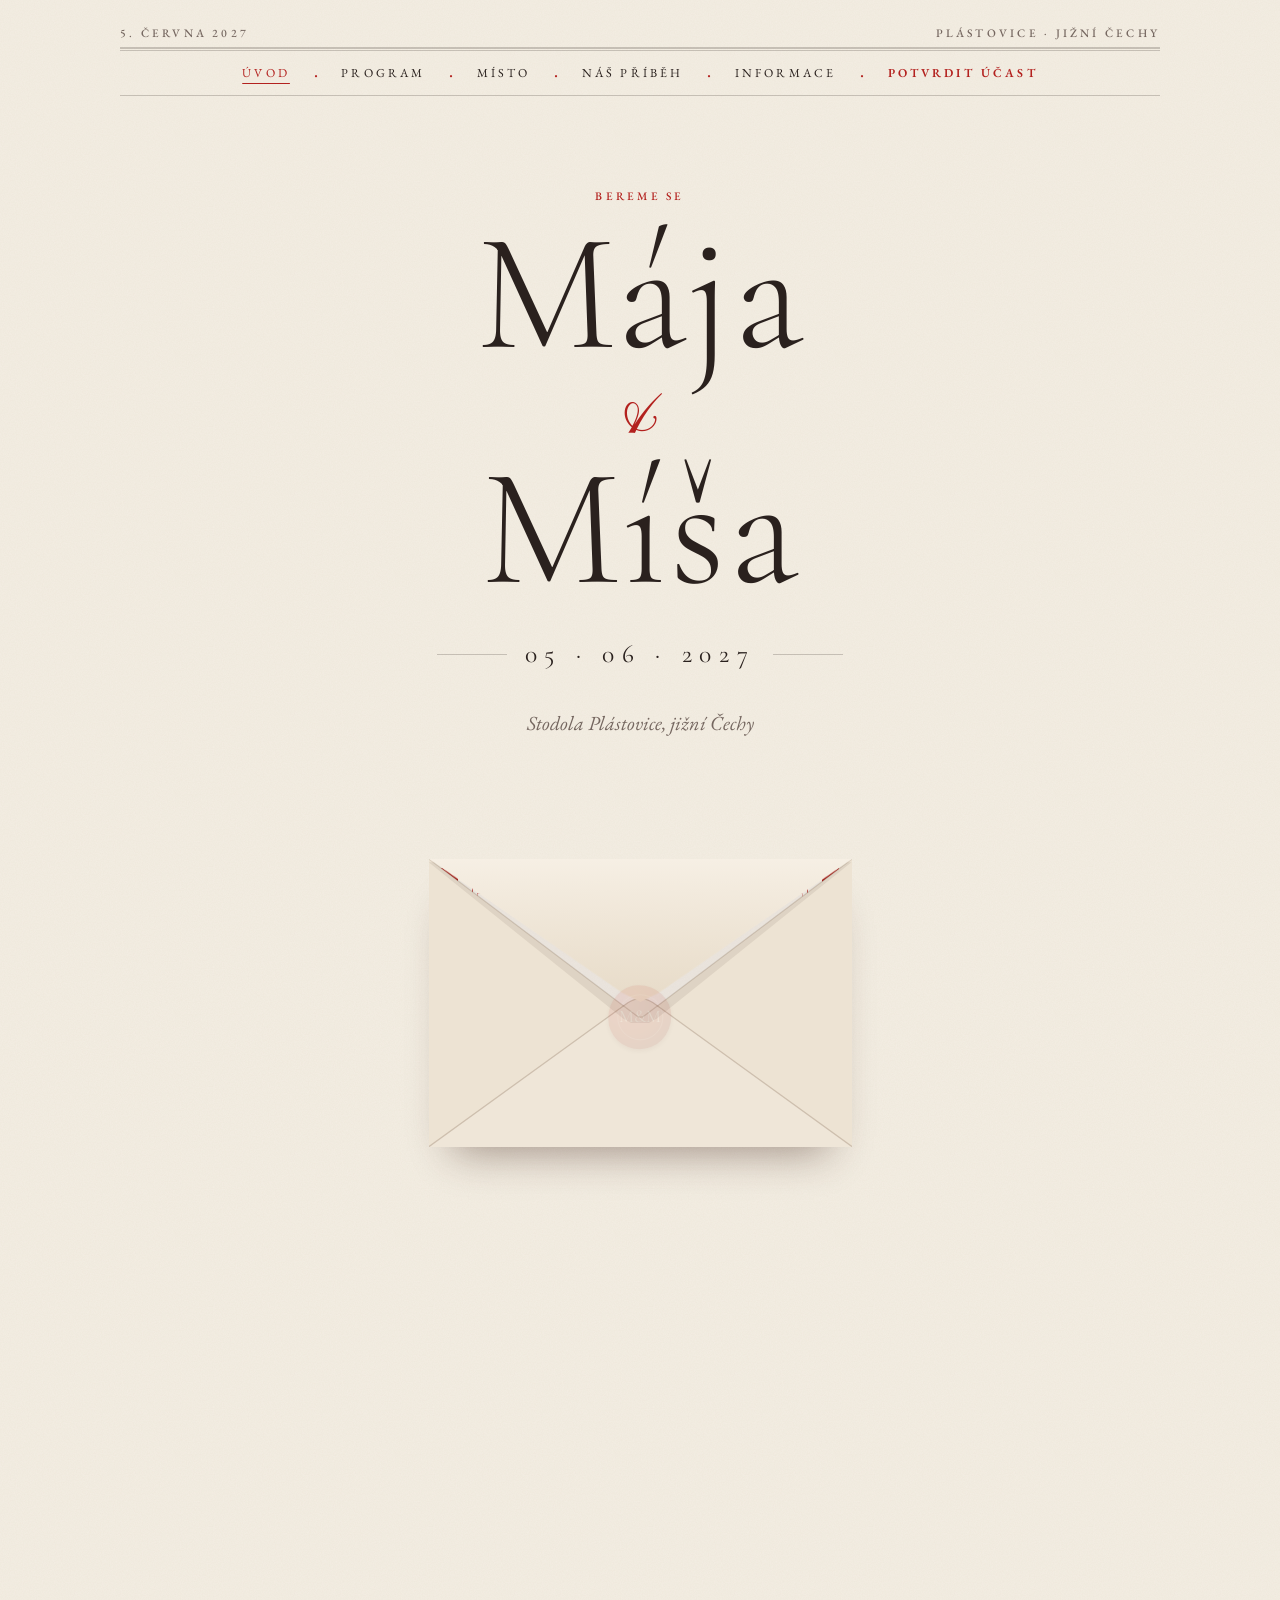
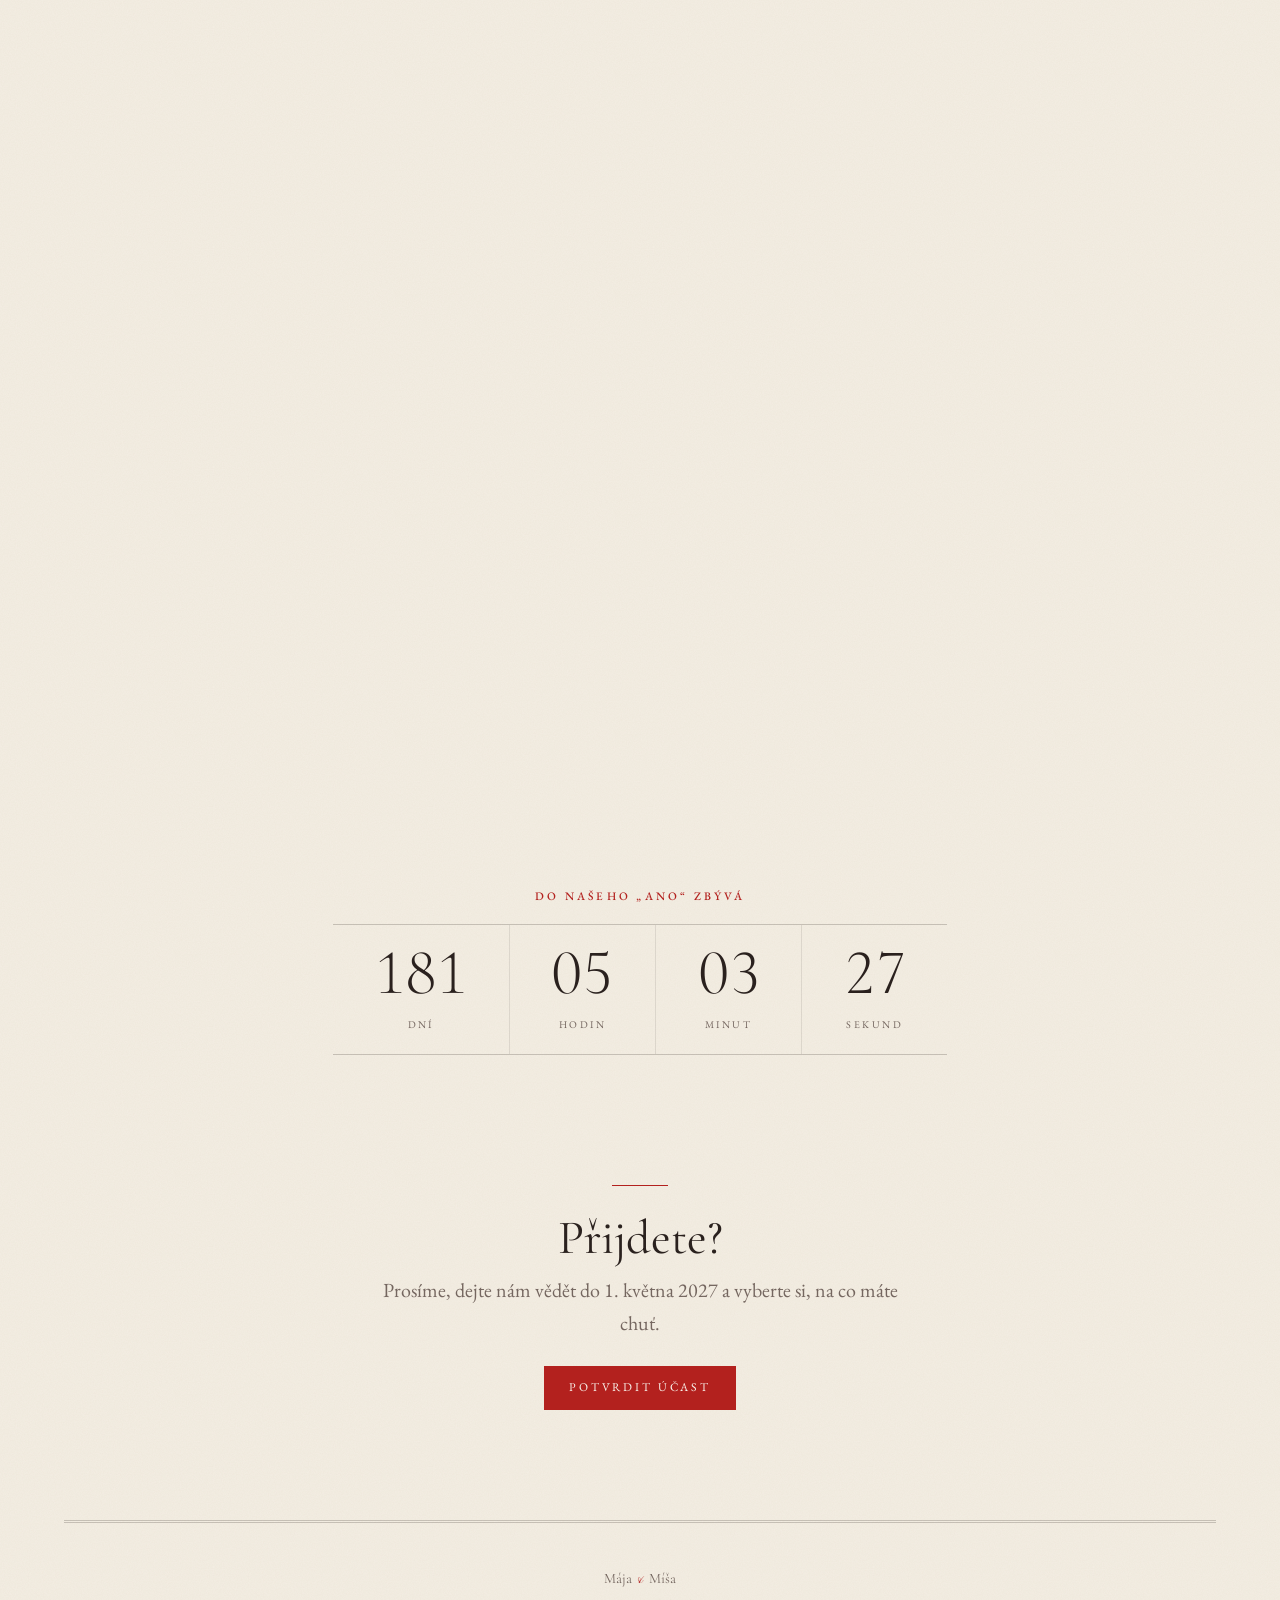
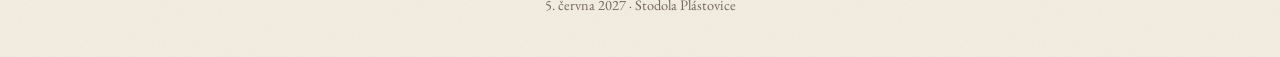
==== index.html @ bd8f5ed1 "Remove all flower decorations Co-Authored-By: Claude Opus 5.5 <noreply@anthropic.com>" ====
<!doctype html>
<html lang="cs">
<head>
  <meta charset="utf-8">
  <meta name="viewport" content="width=device-width, initial-scale=1">
  <title>Mája &amp; Míša · 5. 6. 2027</title>
  <meta name="description" content="Svatba Máji a Míši – 5. června 2027, Stodola Plástovice.">
  <link rel="icon" href="img/favicon.svg" type="image/svg+xml">
  <link rel="preconnect" href="https://fonts.googleapis.com">
  <link rel="preconnect" href="https://fonts.gstatic.com" crossorigin>
  <link href="https://fonts.googleapis.com/css2?family=Cormorant+Garamond:ital,wght@0,300;0,400;0,500;1,400&family=EB+Garamond:ital,wght@0,400;0,500;0,600;1,400&family=Pinyon+Script&display=swap" rel="stylesheet">
  <link rel="stylesheet" href="css/style.css">
  <script src="js/config.js"></script>
  <script src="js/main.js" defer></script>
</head>
<body data-page="index">
  <header data-masthead>
    <!-- záložní menu, kdyby se nenačetl JavaScript (main.js ho nahradí) -->
    <nav class="nav"><ul class="nav__list" style="display:flex"><li><a href="index.html">Úvod</a></li><li><a href="program.html">Program</a></li><li><a href="misto.html">Místo</a></li><li><a href="pribeh.html">Náš příběh</a></li><li><a href="info.html">Informace</a></li></ul></nav>
  </header>

  <main>
    <section class="intro">
      <span class="smallcaps kicker">Bereme se</span>
      <h1 class="intro__names">Mája <span class="amp">&amp;</span> Míša</h1>
      <p class="intro__date">05 · 06 · 2027</p>
      <p class="intro__place">Stodola Plástovice, jižní Čechy</p>
    </section>

    <!-- Obálka s pozvánkou – otevře se při scrollování -->
    <section class="envelope-stage" data-envelope-stage aria-label="Pozvánka">
      <div class="envelope-sticky">
        <div class="envelope-scene" data-env-scene>
          <div class="envelope">
            <div class="env-back"></div>
            <div class="env-card-clip">
              <!-- Sem pak fotku/sken skutečné pozvánky (na výšku, poměr cca 5:7) -->
              <img class="env-card" src="img/pozvanka.svg" alt="Pozvánka: Mája a Míša, 5. 6. 2027, obřad ve 13:00, Stodola Plástovice">
            </div>
            <svg class="env-front" viewBox="0 0 100 68" preserveAspectRatio="none" aria-hidden="true">
              <!-- boční chlopně -->
              <path d="M0 0 L49 37 Q50 37.8 51 37 L100 0 L100 68 L0 68Z" fill="var(--env-side)"/>
              <!-- spodní chlopeň -->
              <path d="M0 68 L47 34 Q50 32 53 34 L100 68Z" fill="var(--env-bottom)"/>
              <path d="M0 0 L49 37 Q50 37.8 51 37 L100 0" fill="none" stroke="rgba(90,60,40,.18)" stroke-width=".3"/>
              <path d="M0 68 L47 34 Q50 32 53 34 L100 68" fill="none" stroke="rgba(90,60,40,.22)" stroke-width=".3"/>
            </svg>
            <div class="env-flap-shadow"></div>
            <div class="env-flap" data-env-flap>
              <div class="env-flap__face env-flap__face--out"></div>
              <div class="env-flap__face env-flap__face--in"></div>
            </div>
            <div class="env-seal" aria-hidden="true"><span>M&amp;M</span></div>
          </div>
        </div>
      </div>
    </section>

    <section class="countdown" aria-label="Odpočet do svatby">
      <span class="smallcaps kicker">Do našeho „ano“ zbývá</span>
      <div class="countdown__grid" data-countdown>
        <div><span data-cd="days">0</span><small>dní</small></div>
        <div><span data-cd="hours">00</span><small>hodin</small></div>
        <div><span data-cd="minutes">00</span><small>minut</small></div>
        <div><span data-cd="seconds">00</span><small>sekund</small></div>
      </div>
    </section>

    <section class="rsvp">
      <p class="fleuron" aria-hidden="true"></p>
      <h2>Přijdete?</h2>
      <p>Prosíme, dejte nám vědět do 1. května 2027 a vyberte si, na co máte chuť.</p>
      <a class="btn" data-rsvp href="#" target="_blank" rel="noopener">Potvrdit účast</a>
    </section>
  </main>

  <footer data-footer></footer>
</body>
</html>
---- css/style.css ----
/* ==========================================================
   Mája & Míša – svatební web
   Klasický, klidný styl s lehkým nádechem starých novin.
   ========================================================== */
:root {
  /* Paleta svatby – 2. barva (rudá) je hlavní */
  --burgundy: #5C1A1E;
  --red: #B3211E;
  --rose: #D4999A;
  --sage-light: #A8C98C;
  --forest: #1E4A33;

  --paper: #F4EEE3;
  --paper-light: #FAF6EF;
  --ink: #2A211E;
  --muted: #74665F;
  --rule: rgba(42, 33, 30, .22);
  --rule-soft: rgba(42, 33, 30, .1);

  --display: "Cormorant Garamond", Garamond, Georgia, serif;
  --body: "EB Garamond", Garamond, Georgia, serif;
  --script: "Pinyon Script", "Snell Roundhand", cursive;

  --gutter: clamp(16px, 5vw, 56px);
  --maxw: 1040px;

  --env-front: #F2EADD;
  --env-side: #EDE3D3;
  --env-bottom: #EFE6D8;
}

*, *::before, *::after { box-sizing: border-box; }
html { -webkit-text-size-adjust: 100%; }
body {
  margin: 0;
  color: var(--ink);
  font-family: var(--body);
  font-size: clamp(17px, .6vw + 14px, 20px);
  line-height: 1.65;
  background-color: var(--paper);
  /* jemná textura papíru */
  background-image: url("data:image/svg+xml,%3Csvg xmlns='http://www.w3.org/2000/svg' width='220' height='220'%3E%3Cfilter id='n'%3E%3CfeTurbulence type='fractalNoise' baseFrequency='.85' numOctaves='2' stitchTiles='stitch'/%3E%3CfeColorMatrix values='0 0 0 0 .35 0 0 0 0 .27 0 0 0 0 .2 0 0 0 .07 0'/%3E%3C/filter%3E%3Crect width='100%25' height='100%25' filter='url(%23n)'/%3E%3C/svg%3E");
  overflow-x: hidden;
}
img { max-width: 100%; display: block; }
a { color: inherit; }
h1, h2, h3 { font-family: var(--display); font-weight: 500; line-height: 1.1; margin: 0; }
p { margin: 0 0 1em; }
.amp { font-family: var(--script); color: var(--red); font-weight: 400; }

.smallcaps { font-size: .72rem; letter-spacing: .28em; text-transform: uppercase; font-weight: 500; }
.kicker { color: var(--red); margin-bottom: .8rem; display: block; }

.btn {
  display: inline-block; text-decoration: none;
  font-family: var(--body); font-size: .74rem; letter-spacing: .24em; text-transform: uppercase;
  color: var(--paper-light); background: var(--red); border: 1px solid var(--red);
  padding: .95em 2em; transition: background .3s, color .3s;
}
.btn:hover, .btn:focus-visible { background: transparent; color: var(--red); }
.btn--ghost { background: transparent; color: var(--red); }
.btn--ghost:hover, .btn--ghost:focus-visible { background: var(--red); color: var(--paper-light); }

.wrap { max-width: var(--maxw); margin: 0 auto; padding: 0 var(--gutter); }
.fleuron { width: 56px; height: 1px; margin: 0 auto 1.1rem; background: var(--red); }

/* ==========================================================
   HLAVIČKA (masthead)
   ========================================================== */
/* celá hlavička je sticky, horní řádek s datem odjede pryč a zůstane jen menu */
.masthead {
  --top-h: 48px;
  position: sticky; top: calc(-1 * var(--top-h)); z-index: 20;
  background: inherit; /* papír + textura z body */
  padding: 18px var(--gutter) 0;
}
.masthead__top {
  display: flex; justify-content: space-between; align-items: center; gap: 1rem;
  max-width: var(--maxw); margin: 0 auto;
  height: calc(var(--top-h) - 18px); border-bottom: 1px solid var(--rule); color: var(--muted);
}
.nav { max-width: var(--maxw); margin: 0 auto; border-top: 3px double var(--rule); border-bottom: 1px solid var(--rule); }
.nav__list { list-style: none; margin: 0; padding: 0; display: flex; justify-content: center; align-items: center; flex-wrap: wrap; }
.nav__list li { display: flex; align-items: center; }
.nav__list li + li::before { content: "·"; color: var(--red); padding: 0 .2rem; }
.nav__list a {
  display: block; text-decoration: none; padding: 12px clamp(.6rem, 1.6vw, 1.4rem);
  font-size: .76rem; letter-spacing: .26em; text-transform: uppercase;
}
.nav__list a:hover, .nav__list a[aria-current="page"] { color: var(--red); }
.nav__list a[aria-current="page"] { text-decoration: underline; text-underline-offset: 6px; text-decoration-thickness: 1px; }
.nav__list .nav__rsvp { color: var(--red); font-weight: 600; }
.nav__burger { display: none; }

/* telefony a tablety: tenký pruh s tlačítkem Menu, menu přes celou obrazovku */
@media (max-width: 1023px) {
  .masthead { --top-h: 0px; top: 0; padding: 0 var(--gutter); }
  .masthead__top { display: none; }
  .nav { display: flex; justify-content: center; border-top: 0; }
  .nav__burger {
    display: flex; align-items: center; gap: .7rem; background: none; border: 0; cursor: pointer;
    font: inherit; font-size: .74rem; letter-spacing: .3em; text-transform: uppercase; color: var(--ink); padding: 14px;
    position: relative; z-index: 2;
  }
  .nav__burger i { display: grid; gap: 5px; }
  .nav__burger i::before, .nav__burger i::after { content: ""; display: block; width: 22px; height: 1px; background: currentColor; transition: transform .3s; }
  .nav.is-open .nav__burger i::before { transform: translateY(3px) rotate(45deg); }
  .nav.is-open .nav__burger i::after { transform: translateY(-3px) rotate(-45deg); }
  .nav__list {
    position: fixed; inset: 0; z-index: 1; display: flex; flex-direction: column; justify-content: center; gap: .4rem;
    background: var(--paper); opacity: 0; visibility: hidden; transition: opacity .35s, visibility .35s;
  }
  .nav.is-open .nav__list { opacity: 1; visibility: visible; }
  .nav__list li + li::before { content: none; }
  .nav__list a { font-family: var(--display); font-size: clamp(1.8rem, 6vw, 2.4rem); letter-spacing: .02em; text-transform: none; padding: .35rem 1rem; }
  .nav__list .nav__rsvp { font-family: var(--body); font-size: .8rem; letter-spacing: .24em; text-transform: uppercase; margin-top: 1.2rem; border: 1px solid var(--red); padding: .9em 1.8em; font-weight: 500; }
  .nav__list a[aria-current="page"] { text-decoration: none; }
}

/* ==========================================================
   ÚVOD (homepage)
   ========================================================== */
.intro { text-align: center; padding: clamp(48px, 8vw, 90px) var(--gutter) 0; }
.intro__names { font-weight: 300; font-size: clamp(4.4rem, 17vw, 10.5rem); line-height: .9; letter-spacing: .01em; }
.intro__names .amp { display: block; font-size: .5em; margin: .08em 0 .02em; }
.intro__date {
  display: inline-flex; align-items: center; gap: 1.1rem; margin-top: 1.8rem;
  font-family: var(--display); font-size: clamp(1.2rem, 2.4vw, 1.6rem); letter-spacing: .3em;
}
.intro__date::before, .intro__date::after { content: ""; width: clamp(30px, 8vw, 70px); height: 1px; background: var(--rule); }
.intro__place { font-style: italic; color: var(--muted); margin-top: .4rem; }

/* ---------- Envelope ---------- */
/* the envelope sits right under the names; the animation starts as soon as it scrolls into view */
.envelope-stage { --w: min(88vw, 47svh, 540px); height: 190vh; position: relative; margin-top: clamp(16px, 3vw, 36px); }
.envelope-sticky {
  position: sticky; top: 0; height: 100vh; height: 100svh; overflow: hidden;
  display: grid; justify-items: center; align-items: start;
  padding-top: calc(56px + 3svh); /* clears the sticky menu bar */
}
.envelope-scene {
  --open: 0; --slide: 0;
  width: var(--w);
  /* moves down as the invite rises out, so both stay in view */
  transform: translate3d(0, calc(var(--slide) * 1.08 * var(--w)), 0);
}
.envelope { position: relative; width: 100%; aspect-ratio: 100 / 68; perspective: 1100px; }
/* vnitřek obálky (zadní stěna s podšívkou) */
.env-back {
  position: absolute; inset: 0; border-radius: 3px; background: var(--env-side);
  box-shadow: 0 28px 40px -24px rgba(60, 30, 20, .45);
}
.env-back::after {
  content: ""; position: absolute; inset: 3% 3% 30% 3%;
  background: radial-gradient(circle, rgba(255,255,255,.7) 0 1px, transparent 1.6px) 0 0 / 14px 14px, var(--red);
}
/* klopa – pant na horní hraně */
.env-flap {
  position: absolute; left: 0; right: 0; top: 0; height: 56%;
  transform-origin: 50% 0;
  transform: rotateX(calc(var(--open) * 180deg));
  transform-style: preserve-3d;
  z-index: 4;
}
.env-flap.is-behind { z-index: 1; }
.env-flap__face { position: absolute; inset: 0; backface-visibility: hidden; -webkit-backface-visibility: hidden; }
.env-flap__face--out {
  clip-path: polygon(0 0, 100% 0, 54% 94%, 50% 100%, 46% 94%);
  background: linear-gradient(180deg, #F6EFE4 0%, #E7DBC8 100%);
}
/* vnitřní strana: dvojí otočení => zobrazí se tak, jak je nakreslená (špička nahoře, pant dole) */
.env-flap__face--in {
  transform: rotateX(180deg);
  clip-path: polygon(0 100%, 100% 100%, 54% 6%, 50% 0, 46% 6%);
  background: radial-gradient(circle, rgba(255,255,255,.7) 0 1px, transparent 1.6px) 0 0 / 14px 14px, var(--red);
}
.env-flap-shadow { /* stín zavřené klopy na přední straně */
  position: absolute; left: 0; right: 0; top: 0; height: 56%; z-index: 3; pointer-events: none;
  clip-path: polygon(0 0, 100% 0, 54% 97%, 50% 103%, 46% 97%);
  background: rgba(60, 30, 20, .14);
  transform: translateY(3px);
  opacity: calc(1 - var(--open) * 3);
}
.env-card-clip { position: absolute; inset: 0; clip-path: inset(-400% 0 1% 0); z-index: 2; }
.env-card {
  position: absolute; left: 7%; width: 86%; top: 5%;
  box-shadow: 0 8px 24px -10px rgba(60, 30, 20, .4);
  transform: translate3d(0, calc(var(--slide) * -1.12 * var(--w)), 0);
  will-change: transform;
}
.env-front { position: absolute; inset: 0; width: 100%; height: 100%; z-index: 3; }
.env-seal {
  position: absolute; z-index: 5; left: 50%; top: 55%;
  width: 15%; aspect-ratio: 1; transform: translate(-50%, -50%);
  opacity: calc(1 - var(--open) * 6);
  border-radius: 48% 52% 50% 50% / 52% 48% 52% 48%;
  background: radial-gradient(circle at 35% 30%, #cf3f38, var(--red) 45%, var(--burgundy));
  box-shadow: 0 2px 5px rgba(60,10,10,.45);
  display: grid; place-items: center;
}
.env-seal span {
  width: 72%; aspect-ratio: 1; border-radius: 50%; border: 1px solid rgba(255,255,255,.25);
  display: grid; place-items: center; color: rgba(255, 232, 226, .9);
  font-family: var(--display); font-size: calc(var(--w) * .042); line-height: 1;
}
@media (prefers-reduced-motion: reduce) {
  .envelope-stage { height: auto; }
  /* static: invite already out; top padding = how far the invite sticks out above the envelope */
  .envelope-sticky { position: relative; height: auto; padding: calc(1.1 * var(--w)) 0 4vh; }
  .envelope-scene { --open: 1; --slide: 1; transform: none; }
  .env-flap { z-index: 1; }
}

/* ---------- Countdown ---------- */
.countdown { text-align: center; padding: 0 var(--gutter) clamp(40px, 6vw, 70px); }
.countdown__grid {
  display: inline-grid; grid-template-columns: repeat(4, auto); margin: .4rem 0 0;
  border-top: 1px solid var(--rule); border-bottom: 1px solid var(--rule);
}
.countdown__grid div { padding: 1rem clamp(.8rem, 4vw, 2.6rem); }
.countdown__grid div + div { border-left: 1px solid var(--rule-soft); }
.countdown__grid span {
  display: block; font-family: var(--display); font-weight: 300; line-height: 1;
  font-size: clamp(2.1rem, 7vw, 4rem); font-variant-numeric: lining-nums tabular-nums;
}
.countdown__done { font-family: var(--display); font-size: clamp(2rem, 6vw, 3.4rem); margin: 0; }
.countdown__grid small { font-size: .64rem; letter-spacing: .24em; text-transform: uppercase; color: var(--muted); }

/* ---------- RSVP ---------- */
.rsvp { text-align: center; padding: clamp(30px, 5vw, 60px) var(--gutter) clamp(70px, 9vw, 110px); }
.rsvp h2 { font-size: clamp(2rem, 5vw, 3rem); font-weight: 400; margin-bottom: .6rem; }
.rsvp p { color: var(--muted); max-width: 520px; margin: 0 auto 1.6rem; }

/* ==========================================================
   VNITŘNÍ STRÁNKY
   ========================================================== */
.page-head { text-align: center; padding: clamp(44px, 7vw, 80px) var(--gutter) clamp(30px, 4vw, 44px); }
.page-head h1 { font-weight: 300; font-size: clamp(2.8rem, 8vw, 5rem); }
.page-head p { color: var(--muted); font-style: italic; max-width: 560px; margin: .8rem auto 0; }

.section { padding: clamp(40px, 6vw, 70px) 0; }
.section--flush { padding-top: 0; }
.section--center { text-align: center; }
.section__title { text-align: center; margin-bottom: clamp(28px, 4vw, 44px); }
.section__title h2 { font-weight: 400; font-size: clamp(2rem, 4.6vw, 2.8rem); }

/* ---------- Program ---------- */
.times { display: grid; grid-template-columns: 1fr 1fr; max-width: 720px; margin: 0 auto; border-top: 3px double var(--rule); border-bottom: 1px solid var(--rule); }
.time { text-align: center; padding: clamp(28px, 4vw, 44px) 1rem; }
.time + .time { border-left: 1px solid var(--rule); }
.time__clock { font-family: var(--display); font-weight: 300; font-size: clamp(3rem, 9vw, 5rem); line-height: 1; color: var(--red); }
.time h3 { font-size: 1.6rem; font-weight: 500; margin-top: .5rem; }
.time p { color: var(--muted); font-style: italic; margin: .2rem 0 0; font-size: .95rem; }

.then { max-width: 560px; margin: clamp(40px, 6vw, 64px) auto 0; text-align: center; }
.then__list { list-style: none; padding: 0; margin: 1.2rem 0 0; }
.then__list li { font-family: var(--display); font-size: clamp(1.4rem, 3vw, 1.75rem); padding: .55rem 0; }
.then__list li span { display: block; font-family: var(--body); font-size: .92rem; font-style: italic; color: var(--muted); }
.then__list li + li::before { content: ""; display: block; width: 28px; height: 1px; background: var(--red); opacity: .6; margin: 0 auto .7rem; }

.venue { display: grid; gap: clamp(24px, 4vw, 40px); }
.venue__info { text-align: center; max-width: 620px; margin: 0 auto; }
.venue__info h2 { font-weight: 400; font-size: clamp(2rem, 4.6vw, 2.8rem); margin-bottom: .3rem; }
.venue__info address { font-style: normal; color: var(--muted); margin-bottom: 1rem; letter-spacing: .04em; }
.venue__info p { color: var(--muted); }
.venue__info a:not(.btn) { color: var(--red); }
.map { border: 1px solid var(--rule); padding: 8px; background: var(--paper-light); aspect-ratio: 16 / 8; }
.map iframe { width: 100%; height: 100%; border: 0; display: block; filter: sepia(.15) saturate(.85); }
@media (max-width: 760px) { .map { aspect-ratio: 4 / 5; padding: 5px; } }
@media (max-width: 480px) {
  .times { grid-template-columns: 1fr; }
  .time + .time { border-left: 0; border-top: 1px solid var(--rule); }
}

/* ---------- Story ---------- */
.chapter { padding: clamp(36px, 6vw, 64px) 0; border-top: 1px solid var(--rule); }
.chapter:first-of-type { border-top: 3px double var(--rule); }
.chapter__grid { display: grid; grid-template-columns: 1fr 1fr; gap: clamp(28px, 5vw, 60px); align-items: center; }
.chapter--flip .chapter__media { order: 2; }
.chapter__num { font-family: var(--display); font-style: italic; color: var(--red); font-size: 1.1rem; margin-bottom: .2rem; display: block; }
.chapter h2 { font-weight: 400; font-size: clamp(2rem, 4.4vw, 2.8rem); margin-bottom: 1rem; }
.chapter__text p { text-align: justify; hyphens: auto; -webkit-hyphens: auto; }
.dropcap::first-letter { font-family: var(--display); float: left; font-size: 3.7em; line-height: .8; padding: .06em .1em 0 0; color: var(--red); }
.photo { margin: 0; }
.photo img { width: 100%; aspect-ratio: 4 / 5; object-fit: cover; border: 1px solid var(--rule); padding: 7px; background: var(--paper-light); }
.photo--land img { aspect-ratio: 4 / 3; }
.photo--bw img { filter: grayscale(1) contrast(1.05) sepia(.12); }
.photo figcaption { font-size: .82rem; font-style: italic; color: var(--muted); padding-top: .5rem; text-align: center; }
.pullquote {
  font-family: var(--display); font-style: italic; font-size: clamp(1.5rem, 3.4vw, 2.1rem); line-height: 1.3; text-align: center;
  max-width: 720px; margin: 0 auto; padding: clamp(30px, 5vw, 50px) var(--gutter);
}
.pullquote::before, .pullquote::after { content: ""; display: block; width: 60px; height: 1px; background: var(--red); margin: 0 auto 1.2rem; }
.pullquote::after { margin: 1.2rem auto 0; }
.quiz-note {
  max-width: 640px; margin: 0 auto; text-align: center; padding: clamp(24px, 4vw, 36px);
  border: 1px solid var(--red); outline: 1px solid var(--red); outline-offset: 5px;
}
.quiz-note h3 { font-weight: 500; font-size: 1.6rem; margin-bottom: .4rem; }
.quiz-note p { margin: 0; color: var(--muted); }
.gallery { display: grid; grid-template-columns: repeat(3, 1fr); gap: clamp(8px, 1.6vw, 16px); }
.gallery img { width: 100%; aspect-ratio: 1; object-fit: cover; }
@media (max-width: 760px) {
  .chapter__grid { grid-template-columns: 1fr; }
  .chapter--flip .chapter__media { order: 0; }
  .chapter__media { max-width: 420px; margin: 0 auto; width: 100%; }
}
@media (max-width: 480px) { .gallery { grid-template-columns: repeat(2, 1fr); } }

/* Kvízové údaje: hosté je nevidí, s ?kviz v adrese se zvýrazní (pro organizátory) */
.show-quiz [data-quiz] { background: rgba(179, 33, 30, .13); box-shadow: 0 0 0 2px rgba(179, 33, 30, .13); }
.show-quiz [data-quiz]::after { content: " [" attr(data-quiz) "]"; font-size: .7em; color: var(--red); font-weight: 600; }

/* ---------- Info ---------- */
/* paleta: plné kruhy s jemným rámečkem, hlavní barva větší */
.palette {
  list-style: none; padding: 0; margin: 0 auto; max-width: 820px;
  display: grid; grid-template-columns: repeat(5, 1fr); align-items: end; gap: clamp(8px, 2vw, 24px);
}
.palette li { display: flex; flex-direction: column; align-items: center; text-align: center; font-family: var(--display); font-size: clamp(1rem, 2vw, 1.25rem); line-height: 1.2; }
.palette__dot {
  width: clamp(54px, 11vw, 104px); aspect-ratio: 1; border-radius: 50%; margin-bottom: 1rem;
  background: var(--c);
  box-shadow: 0 0 0 5px var(--paper), 0 0 0 6px var(--rule);
}
@media (max-width: 520px) {
  .palette { grid-template-columns: repeat(6, 1fr); row-gap: 26px; }
  .palette li { grid-column: span 2; }
  .palette li:nth-child(4) { grid-column: 2 / span 2; } /* 3 + 2, centred */
}
.centered-text { text-align: center; max-width: 620px; margin: 1.8rem auto 0; }

.notes { display: grid; grid-template-columns: 1fr 1fr; gap: 0 clamp(28px, 5vw, 64px); }
.note { padding: 1.4rem 0; border-top: 1px solid var(--rule); }
.note h3 { font-size: 1.55rem; font-weight: 500; margin-bottom: .35rem; display: flex; gap: .7rem; align-items: baseline; }
.note h3 small { font-family: var(--display); font-style: italic; color: var(--red); font-size: .9rem; }
.note p { color: var(--muted); margin: 0; }
.note a { color: var(--red); }
@media (max-width: 680px) { .notes { grid-template-columns: 1fr; } }

/* ==========================================================
   PATIČKA
   ========================================================== */
.footer { text-align: center; padding: 44px var(--gutter) 40px; border-top: 3px double var(--rule); margin: 0 auto; max-width: calc(var(--maxw) + 2 * var(--gutter)); }
.footer__brand { font-family: var(--display); font-size: 1.8rem; margin-bottom: .2rem; }
.footer p { color: var(--muted); font-size: .9rem; margin: 0; }

@media (max-width: 1023px) {
  .intro { padding-top: 32px; }
  .page-head { padding-top: 32px; }
}
@media (max-width: 560px) {
  .intro__names { font-size: clamp(3.6rem, 19vw, 5.4rem); }
  .page-head h1 { font-size: clamp(2.6rem, 12vw, 3.4rem); }
  .section { padding: 36px 0; }
}
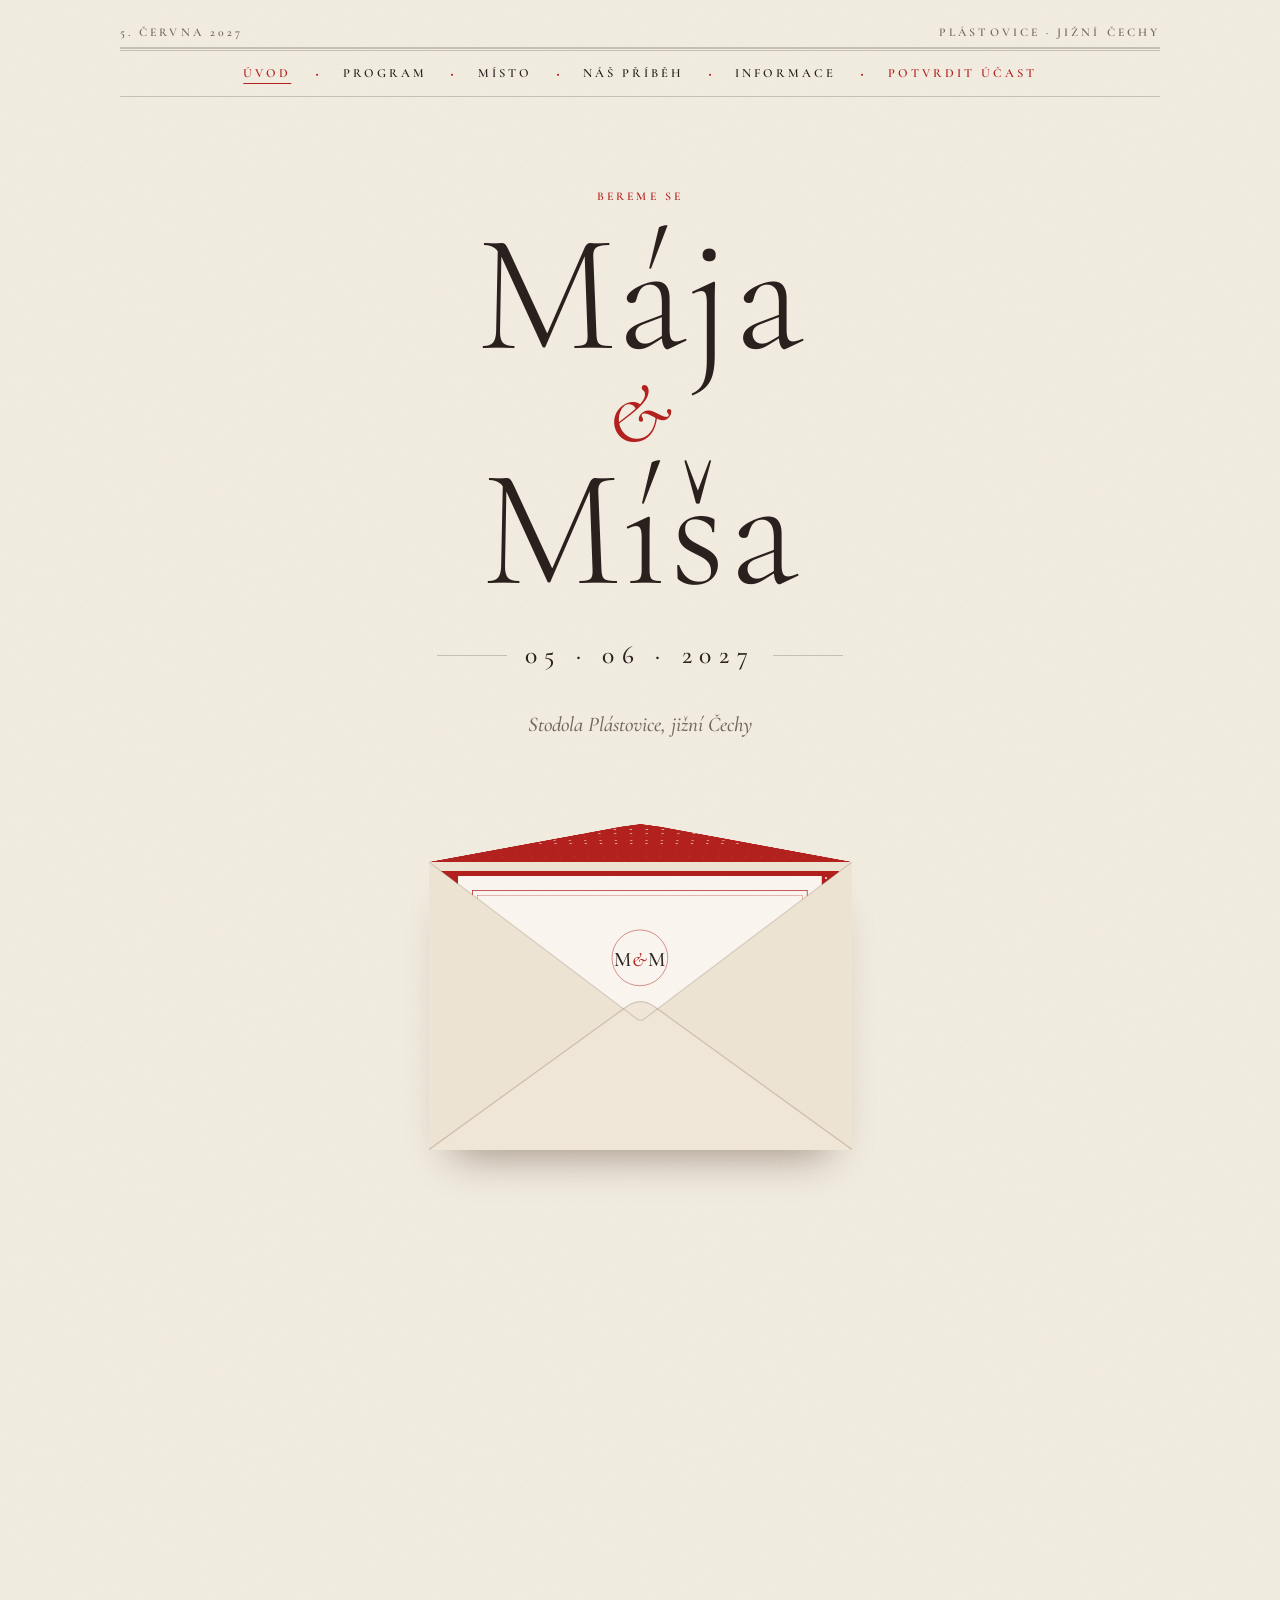
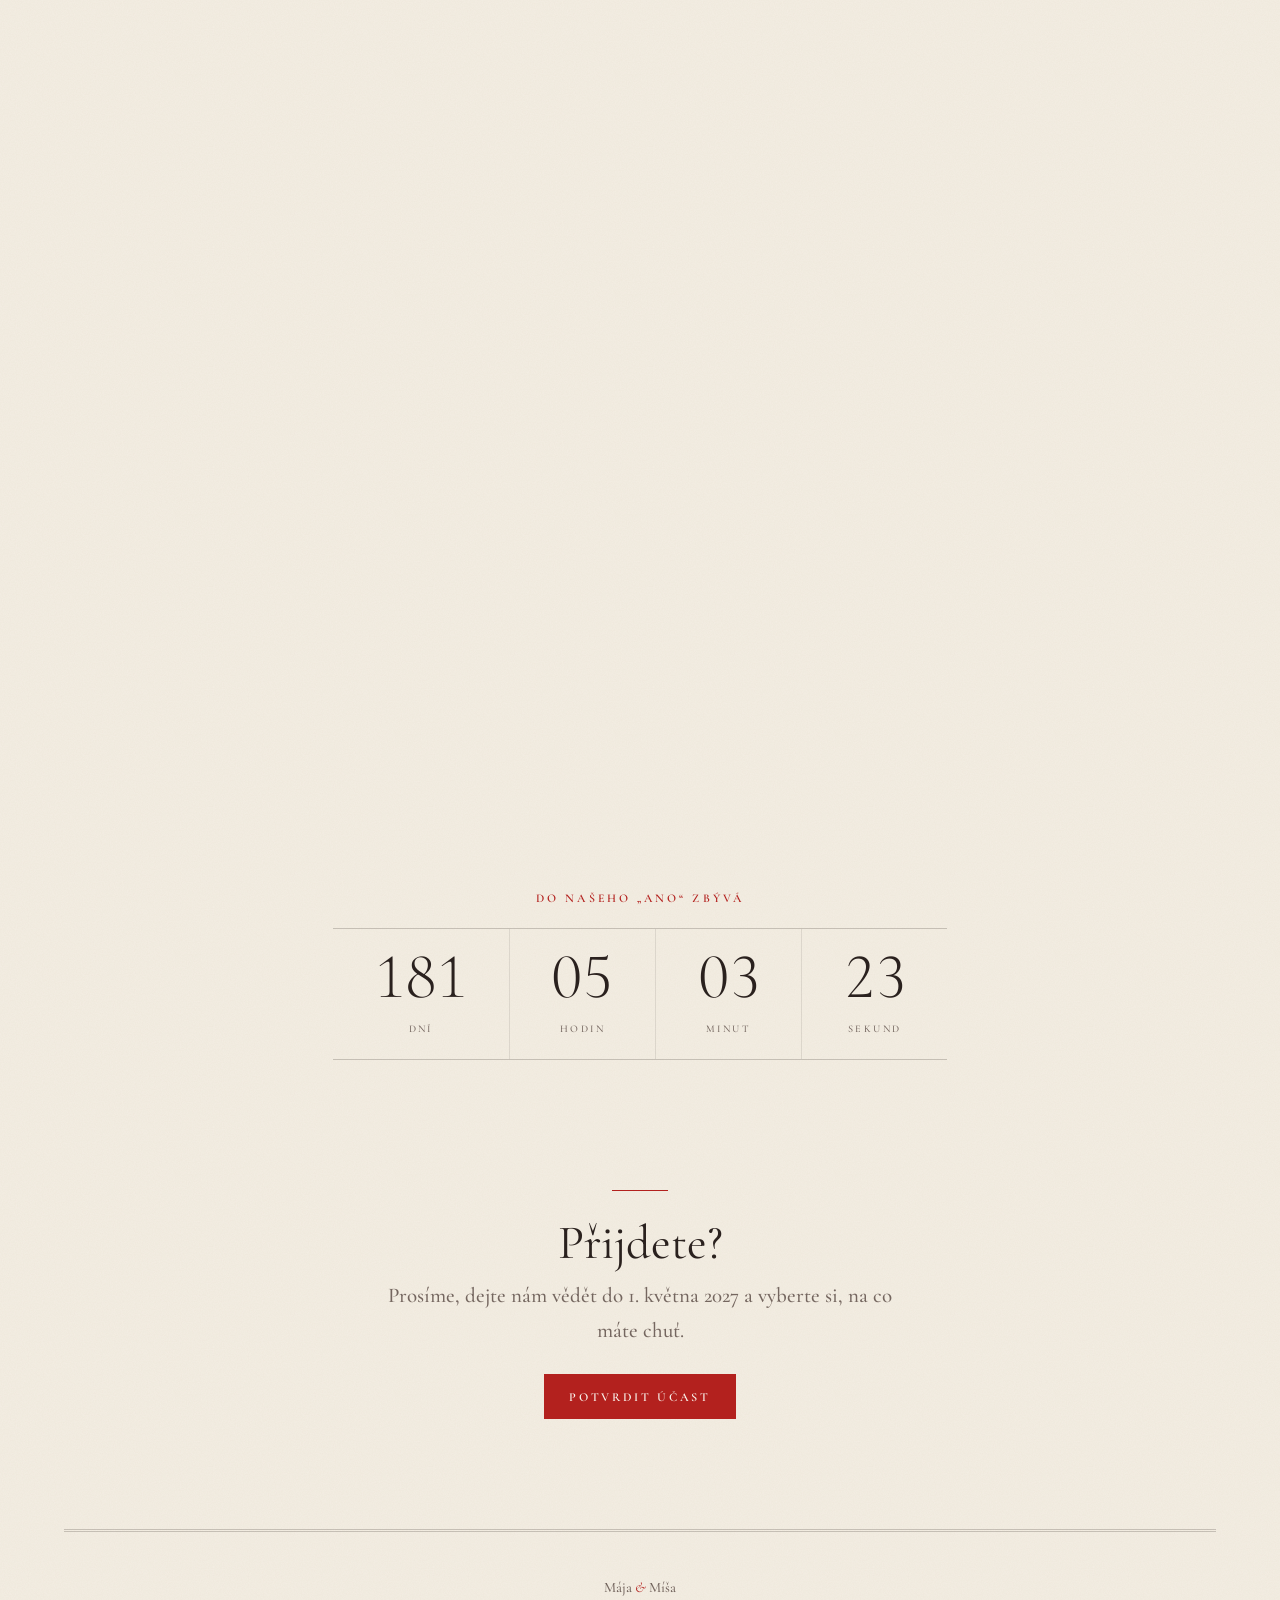
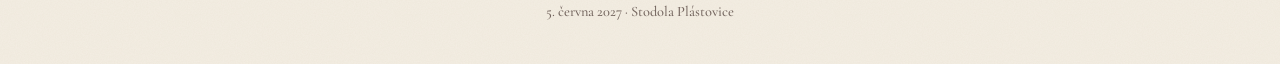
==== commit aa67391c: "Unify typography to Cormorant Garamond, inline invite SVG so it uses the web font Co-Authored-By: Cl" ====
--- a/index.html
+++ b/index.html
@@ -8,7 +8,7 @@
   <link rel="icon" href="img/favicon.svg" type="image/svg+xml">
   <link rel="preconnect" href="https://fonts.googleapis.com">
   <link rel="preconnect" href="https://fonts.gstatic.com" crossorigin>
-  <link href="https://fonts.googleapis.com/css2?family=Cormorant+Garamond:ital,wght@0,300;0,400;0,500;1,400&family=EB+Garamond:ital,wght@0,400;0,500;0,600;1,400&family=Pinyon+Script&display=swap" rel="stylesheet">
+  <link href="https://fonts.googleapis.com/css2?family=Cormorant+Garamond:ital,wght@0,300;0,400;0,500;0,600;1,400;1,500&display=swap" rel="stylesheet">
   <link rel="stylesheet" href="css/style.css">
   <script src="js/config.js"></script>
   <script src="js/main.js" defer></script>
--- a/css/style.css
+++ b/css/style.css
@@ -17,9 +17,8 @@
   --rule: rgba(42, 33, 30, .22);
   --rule-soft: rgba(42, 33, 30, .1);
 
-  --display: "Cormorant Garamond", Garamond, Georgia, serif;
-  --body: "EB Garamond", Garamond, Georgia, serif;
-  --script: "Pinyon Script", "Snell Roundhand", cursive;
+  /* one typeface for the whole site */
+  --serif: "Cormorant Garamond", "Hoefler Text", Garamond, Georgia, serif;
 
   --gutter: clamp(16px, 5vw, 56px);
   --maxw: 1040px;
@@ -34,8 +33,9 @@
 body {
   margin: 0;
   color: var(--ink);
-  font-family: var(--body);
-  font-size: clamp(17px, .6vw + 14px, 20px);
+  font-family: var(--serif);
+  font-size: clamp(18px, .6vw + 15px, 21px);
+  font-weight: 500;
   line-height: 1.65;
   background-color: var(--paper);
   /* jemná textura papíru */
@@ -44,16 +44,16 @@
 }
 img { max-width: 100%; display: block; }
 a { color: inherit; }
-h1, h2, h3 { font-family: var(--display); font-weight: 500; line-height: 1.1; margin: 0; }
+h1, h2, h3 { font-weight: 400; line-height: 1.1; margin: 0; }
 p { margin: 0 0 1em; }
-.amp { font-family: var(--script); color: var(--red); font-weight: 400; }
-
-.smallcaps { font-size: .72rem; letter-spacing: .28em; text-transform: uppercase; font-weight: 500; }
+.amp { font-style: italic; color: var(--red); font-weight: 400; }
+
+.smallcaps { font-size: .74rem; letter-spacing: .26em; text-transform: uppercase; font-weight: 600; }
 .kicker { color: var(--red); margin-bottom: .8rem; display: block; }
 
 .btn {
   display: inline-block; text-decoration: none;
-  font-family: var(--body); font-size: .74rem; letter-spacing: .24em; text-transform: uppercase;
+  font-size: .76rem; font-weight: 600; letter-spacing: .22em; text-transform: uppercase;
   color: var(--paper-light); background: var(--red); border: 1px solid var(--red);
   padding: .95em 2em; transition: background .3s, color .3s;
 }
@@ -85,7 +85,7 @@
 .nav__list li + li::before { content: "·"; color: var(--red); padding: 0 .2rem; }
 .nav__list a {
   display: block; text-decoration: none; padding: 12px clamp(.6rem, 1.6vw, 1.4rem);
-  font-size: .76rem; letter-spacing: .26em; text-transform: uppercase;
+  font-size: .78rem; font-weight: 600; letter-spacing: .24em; text-transform: uppercase;
 }
 .nav__list a:hover, .nav__list a[aria-current="page"] { color: var(--red); }
 .nav__list a[aria-current="page"] { text-decoration: underline; text-underline-offset: 6px; text-decoration-thickness: 1px; }
@@ -112,8 +112,8 @@
   }
   .nav.is-open .nav__list { opacity: 1; visibility: visible; }
   .nav__list li + li::before { content: none; }
-  .nav__list a { font-family: var(--display); font-size: clamp(1.8rem, 6vw, 2.4rem); letter-spacing: .02em; text-transform: none; padding: .35rem 1rem; }
-  .nav__list .nav__rsvp { font-family: var(--body); font-size: .8rem; letter-spacing: .24em; text-transform: uppercase; margin-top: 1.2rem; border: 1px solid var(--red); padding: .9em 1.8em; font-weight: 500; }
+  .nav__list a { font-size: clamp(1.8rem, 6vw, 2.4rem); letter-spacing: .02em; text-transform: none; padding: .35rem 1rem; }
+  .nav__list .nav__rsvp { font-size: .8rem; letter-spacing: .24em; text-transform: uppercase; margin-top: 1.2rem; border: 1px solid var(--red); padding: .9em 1.8em; font-weight: 500; }
   .nav__list a[aria-current="page"] { text-decoration: none; }
 }
 
@@ -125,7 +125,7 @@
 .intro__names .amp { display: block; font-size: .5em; margin: .08em 0 .02em; }
 .intro__date {
   display: inline-flex; align-items: center; gap: 1.1rem; margin-top: 1.8rem;
-  font-family: var(--display); font-size: clamp(1.2rem, 2.4vw, 1.6rem); letter-spacing: .3em;
+  font-size: clamp(1.2rem, 2.4vw, 1.6rem); letter-spacing: .3em;
 }
 .intro__date::before, .intro__date::after { content: ""; width: clamp(30px, 8vw, 70px); height: 1px; background: var(--rule); }
 .intro__place { font-style: italic; color: var(--muted); margin-top: .4rem; }
@@ -182,7 +182,7 @@
   opacity: calc(1 - var(--open) * 3);
 }
 .env-card-clip { position: absolute; inset: 0; clip-path: inset(-400% 0 1% 0); z-index: 2; }
-.env-card {
+.env-card { display: block; height: auto;
   position: absolute; left: 7%; width: 86%; top: 5%;
   box-shadow: 0 8px 24px -10px rgba(60, 30, 20, .4);
   transform: translate3d(0, calc(var(--slide) * -1.12 * var(--w)), 0);
@@ -201,7 +201,7 @@
 .env-seal span {
   width: 72%; aspect-ratio: 1; border-radius: 50%; border: 1px solid rgba(255,255,255,.25);
   display: grid; place-items: center; color: rgba(255, 232, 226, .9);
-  font-family: var(--display); font-size: calc(var(--w) * .042); line-height: 1;
+  font-size: calc(var(--w) * .042); line-height: 1;
 }
 @media (prefers-reduced-motion: reduce) {
   .envelope-stage { height: auto; }
@@ -220,10 +220,10 @@
 .countdown__grid div { padding: 1rem clamp(.8rem, 4vw, 2.6rem); }
 .countdown__grid div + div { border-left: 1px solid var(--rule-soft); }
 .countdown__grid span {
-  display: block; font-family: var(--display); font-weight: 300; line-height: 1;
+  display: block; font-weight: 300; line-height: 1;
   font-size: clamp(2.1rem, 7vw, 4rem); font-variant-numeric: lining-nums tabular-nums;
 }
-.countdown__done { font-family: var(--display); font-size: clamp(2rem, 6vw, 3.4rem); margin: 0; }
+.countdown__done { font-size: clamp(2rem, 6vw, 3.4rem); margin: 0; }
 .countdown__grid small { font-size: .64rem; letter-spacing: .24em; text-transform: uppercase; color: var(--muted); }
 
 /* ---------- RSVP ---------- */
@@ -248,14 +248,14 @@
 .times { display: grid; grid-template-columns: 1fr 1fr; max-width: 720px; margin: 0 auto; border-top: 3px double var(--rule); border-bottom: 1px solid var(--rule); }
 .time { text-align: center; padding: clamp(28px, 4vw, 44px) 1rem; }
 .time + .time { border-left: 1px solid var(--rule); }
-.time__clock { font-family: var(--display); font-weight: 300; font-size: clamp(3rem, 9vw, 5rem); line-height: 1; color: var(--red); }
+.time__clock { font-weight: 300; font-size: clamp(3rem, 9vw, 5rem); line-height: 1; color: var(--red); }
 .time h3 { font-size: 1.6rem; font-weight: 500; margin-top: .5rem; }
 .time p { color: var(--muted); font-style: italic; margin: .2rem 0 0; font-size: .95rem; }
 
 .then { max-width: 560px; margin: clamp(40px, 6vw, 64px) auto 0; text-align: center; }
 .then__list { list-style: none; padding: 0; margin: 1.2rem 0 0; }
-.then__list li { font-family: var(--display); font-size: clamp(1.4rem, 3vw, 1.75rem); padding: .55rem 0; }
-.then__list li span { display: block; font-family: var(--body); font-size: .92rem; font-style: italic; color: var(--muted); }
+.then__list li { font-size: clamp(1.4rem, 3vw, 1.75rem); padding: .55rem 0; }
+.then__list li span { display: block; font-size: .92rem; font-style: italic; color: var(--muted); }
 .then__list li + li::before { content: ""; display: block; width: 28px; height: 1px; background: var(--red); opacity: .6; margin: 0 auto .7rem; }
 
 .venue { display: grid; gap: clamp(24px, 4vw, 40px); }
@@ -277,17 +277,17 @@
 .chapter:first-of-type { border-top: 3px double var(--rule); }
 .chapter__grid { display: grid; grid-template-columns: 1fr 1fr; gap: clamp(28px, 5vw, 60px); align-items: center; }
 .chapter--flip .chapter__media { order: 2; }
-.chapter__num { font-family: var(--display); font-style: italic; color: var(--red); font-size: 1.1rem; margin-bottom: .2rem; display: block; }
+.chapter__num { font-style: italic; color: var(--red); font-size: 1.1rem; margin-bottom: .2rem; display: block; }
 .chapter h2 { font-weight: 400; font-size: clamp(2rem, 4.4vw, 2.8rem); margin-bottom: 1rem; }
 .chapter__text p { text-align: justify; hyphens: auto; -webkit-hyphens: auto; }
-.dropcap::first-letter { font-family: var(--display); float: left; font-size: 3.7em; line-height: .8; padding: .06em .1em 0 0; color: var(--red); }
+.dropcap::first-letter { float: left; font-size: 3.7em; line-height: .8; padding: .06em .1em 0 0; color: var(--red); }
 .photo { margin: 0; }
 .photo img { width: 100%; aspect-ratio: 4 / 5; object-fit: cover; border: 1px solid var(--rule); padding: 7px; background: var(--paper-light); }
 .photo--land img { aspect-ratio: 4 / 3; }
 .photo--bw img { filter: grayscale(1) contrast(1.05) sepia(.12); }
 .photo figcaption { font-size: .82rem; font-style: italic; color: var(--muted); padding-top: .5rem; text-align: center; }
 .pullquote {
-  font-family: var(--display); font-style: italic; font-size: clamp(1.5rem, 3.4vw, 2.1rem); line-height: 1.3; text-align: center;
+  font-style: italic; font-size: clamp(1.5rem, 3.4vw, 2.1rem); line-height: 1.3; text-align: center;
   max-width: 720px; margin: 0 auto; padding: clamp(30px, 5vw, 50px) var(--gutter);
 }
 .pullquote::before, .pullquote::after { content: ""; display: block; width: 60px; height: 1px; background: var(--red); margin: 0 auto 1.2rem; }
@@ -317,7 +317,7 @@
   list-style: none; padding: 0; margin: 0 auto; max-width: 820px;
   display: grid; grid-template-columns: repeat(5, 1fr); align-items: end; gap: clamp(8px, 2vw, 24px);
 }
-.palette li { display: flex; flex-direction: column; align-items: center; text-align: center; font-family: var(--display); font-size: clamp(1rem, 2vw, 1.25rem); line-height: 1.2; }
+.palette li { display: flex; flex-direction: column; align-items: center; text-align: center; font-size: clamp(1rem, 2vw, 1.25rem); line-height: 1.2; }
 .palette__dot {
   width: clamp(54px, 11vw, 104px); aspect-ratio: 1; border-radius: 50%; margin-bottom: 1rem;
   background: var(--c);
@@ -333,7 +333,7 @@
 .notes { display: grid; grid-template-columns: 1fr 1fr; gap: 0 clamp(28px, 5vw, 64px); }
 .note { padding: 1.4rem 0; border-top: 1px solid var(--rule); }
 .note h3 { font-size: 1.55rem; font-weight: 500; margin-bottom: .35rem; display: flex; gap: .7rem; align-items: baseline; }
-.note h3 small { font-family: var(--display); font-style: italic; color: var(--red); font-size: .9rem; }
+.note h3 small { font-style: italic; color: var(--red); font-size: .9rem; }
 .note p { color: var(--muted); margin: 0; }
 .note a { color: var(--red); }
 @media (max-width: 680px) { .notes { grid-template-columns: 1fr; } }
@@ -342,7 +342,7 @@
    PATIČKA
    ========================================================== */
 .footer { text-align: center; padding: 44px var(--gutter) 40px; border-top: 3px double var(--rule); margin: 0 auto; max-width: calc(var(--maxw) + 2 * var(--gutter)); }
-.footer__brand { font-family: var(--display); font-size: 1.8rem; margin-bottom: .2rem; }
+.footer__brand { font-size: 1.8rem; margin-bottom: .2rem; }
 .footer p { color: var(--muted); font-size: .9rem; margin: 0; }
 
 @media (max-width: 1023px) {
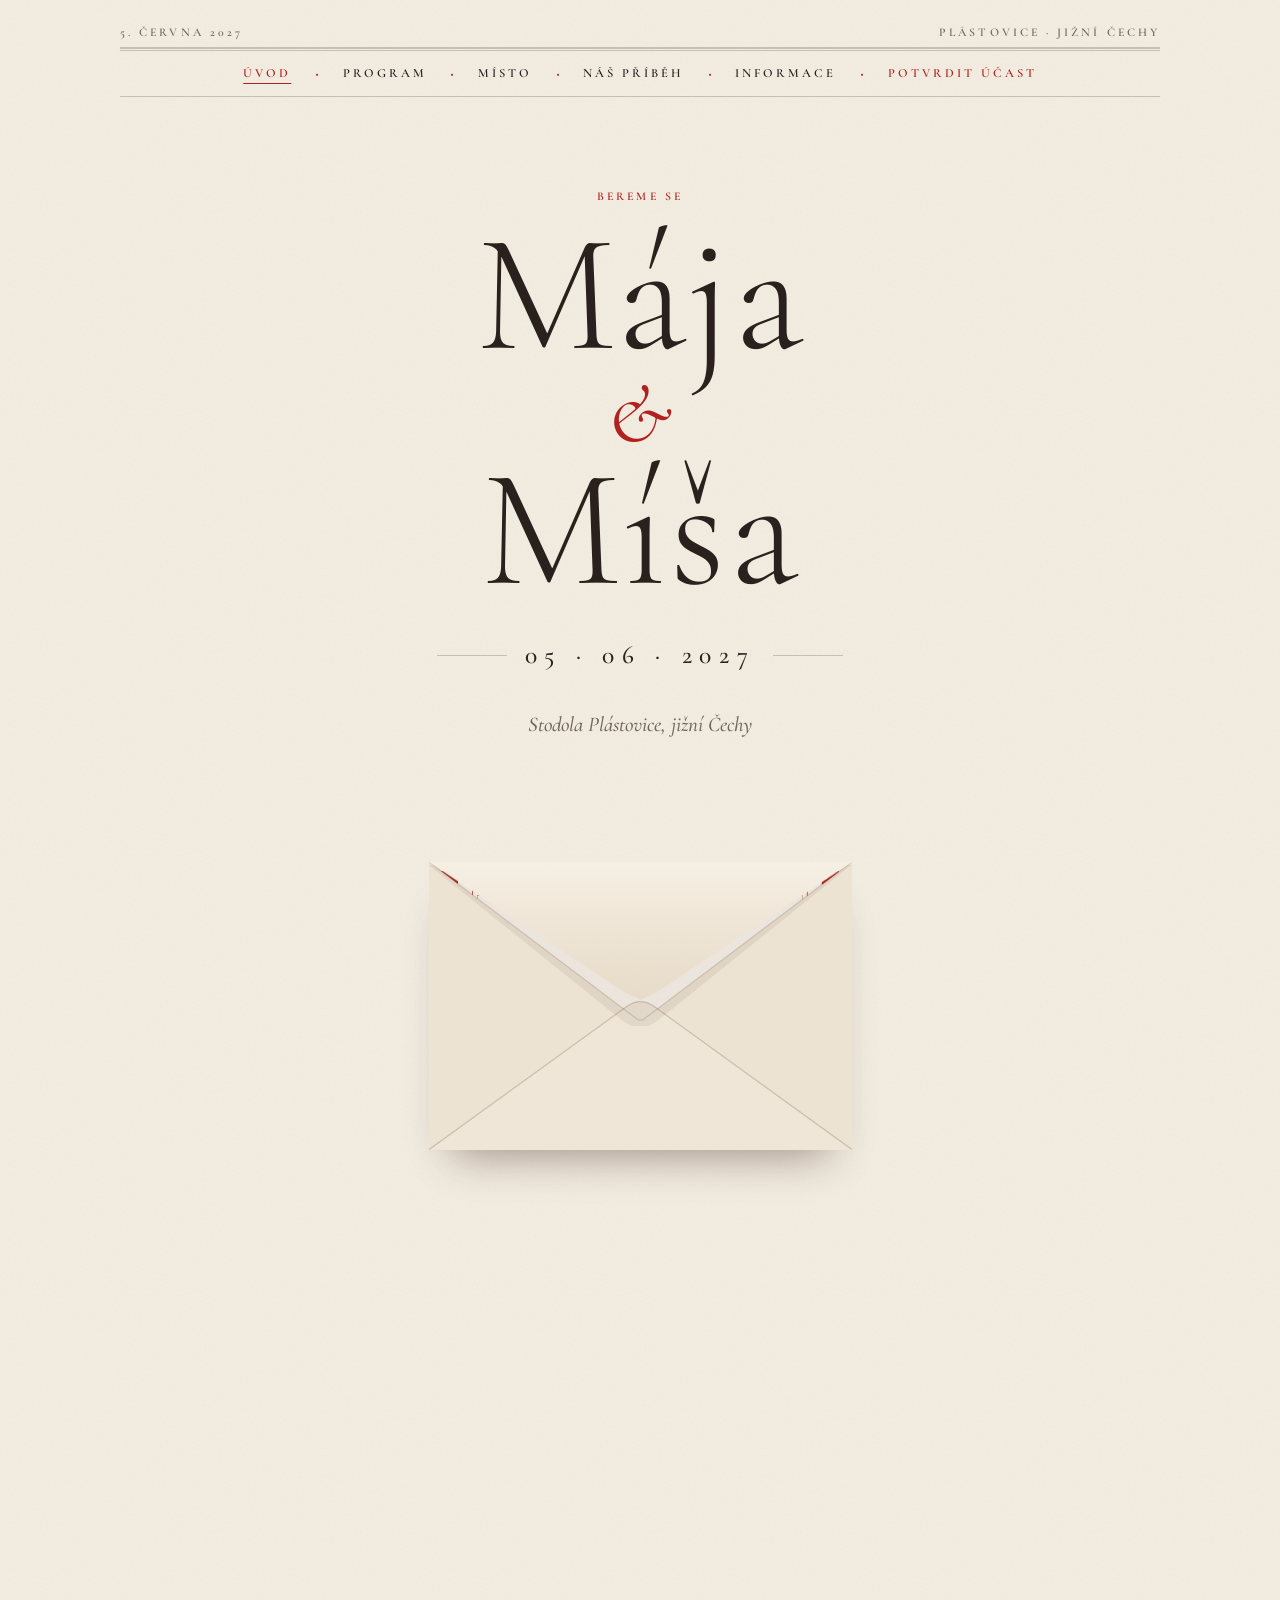
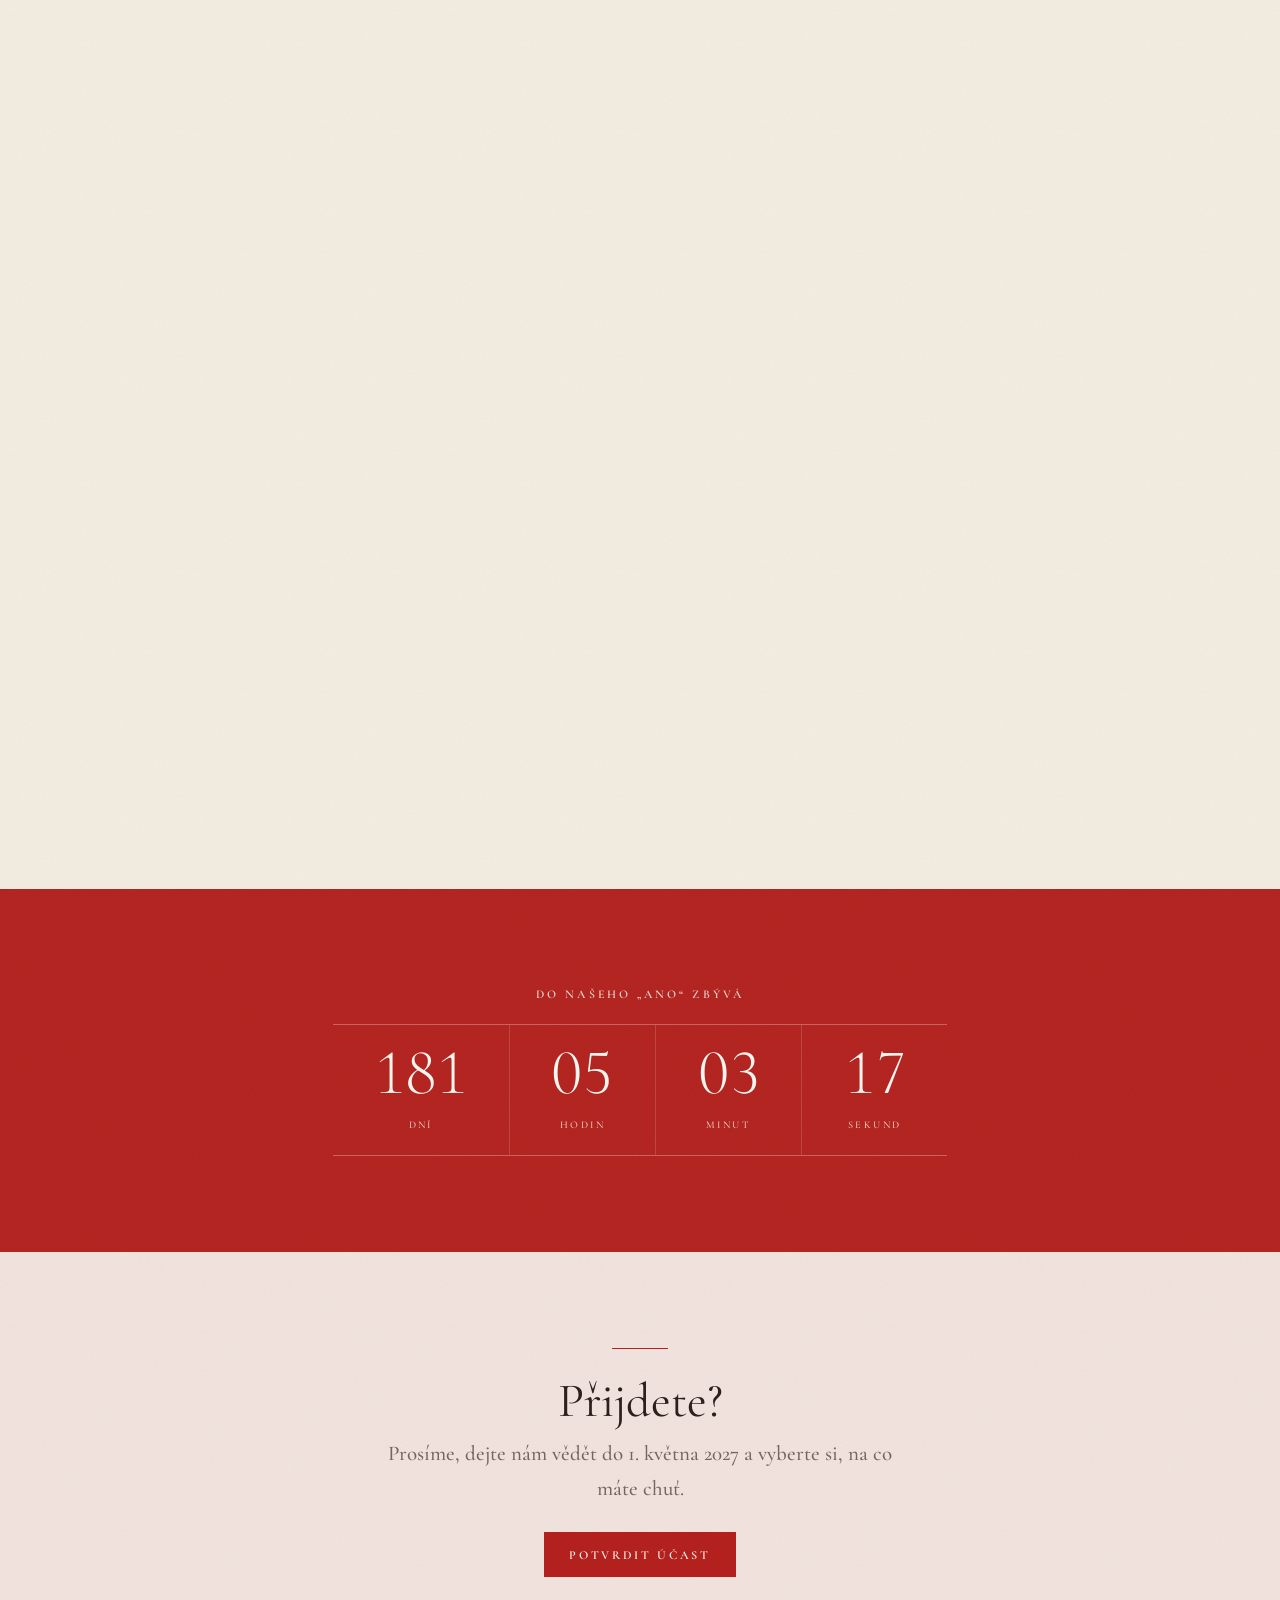
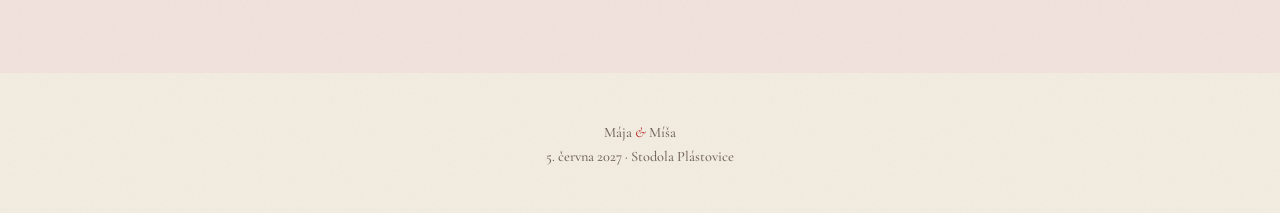
==== commit 87df5f49: "Full-width colour bands: red for short content, forest green complement, blush for long text Co-Auth" ====
--- a/index.html
+++ b/index.html
@@ -56,7 +56,7 @@
       </div>
     </section>
 
-    <section class="countdown" aria-label="Odpočet do svatby">
+    <section class="countdown band band--red" aria-label="Odpočet do svatby">
       <span class="smallcaps kicker">Do našeho „ano“ zbývá</span>
       <div class="countdown__grid" data-countdown>
         <div><span data-cd="days">0</span><small>dní</small></div>
@@ -66,7 +66,7 @@
       </div>
     </section>
 
-    <section class="rsvp">
+    <section class="rsvp band band--blush">
       <p class="fleuron" aria-hidden="true"></p>
       <h2>Přijdete?</h2>
       <p>Prosíme, dejte nám vědět do 1. května 2027 a vyberte si, na co máte chuť.</p>
--- a/css/style.css
+++ b/css/style.css
@@ -19,6 +19,9 @@
 
   /* one typeface for the whole site */
   --serif: "Cormorant Garamond", "Hoefler Text", Garamond, Georgia, serif;
+
+  --blush: #F2E4DF;
+  --grain: url("data:image/svg+xml,%3Csvg xmlns='http://www.w3.org/2000/svg' width='220' height='220'%3E%3Cfilter id='n'%3E%3CfeTurbulence type='fractalNoise' baseFrequency='.85' numOctaves='2' stitchTiles='stitch'/%3E%3CfeColorMatrix values='0 0 0 0 .35 0 0 0 0 .27 0 0 0 0 .2 0 0 0 .07 0'/%3E%3C/filter%3E%3Crect width='100%25' height='100%25' filter='url(%23n)'/%3E%3C/svg%3E");
 
   --gutter: clamp(16px, 5vw, 56px);
   --maxw: 1040px;
@@ -39,7 +42,7 @@
   line-height: 1.65;
   background-color: var(--paper);
   /* jemná textura papíru */
-  background-image: url("data:image/svg+xml,%3Csvg xmlns='http://www.w3.org/2000/svg' width='220' height='220'%3E%3Cfilter id='n'%3E%3CfeTurbulence type='fractalNoise' baseFrequency='.85' numOctaves='2' stitchTiles='stitch'/%3E%3CfeColorMatrix values='0 0 0 0 .35 0 0 0 0 .27 0 0 0 0 .2 0 0 0 .07 0'/%3E%3C/filter%3E%3Crect width='100%25' height='100%25' filter='url(%23n)'/%3E%3C/svg%3E");
+  background-image: var(--grain);
   overflow-x: hidden;
 }
 img { max-width: 100%; display: block; }
@@ -321,7 +324,7 @@
 .palette__dot {
   width: clamp(54px, 11vw, 104px); aspect-ratio: 1; border-radius: 50%; margin-bottom: 1rem;
   background: var(--c);
-  box-shadow: 0 0 0 5px var(--paper), 0 0 0 6px var(--rule);
+  box-shadow: 0 0 0 5px var(--band-bg, var(--paper)), 0 0 0 6px var(--rule);
 }
 @media (max-width: 520px) {
   .palette { grid-template-columns: repeat(6, 1fr); row-gap: 26px; }
@@ -341,7 +344,7 @@
 /* ==========================================================
    PATIČKA
    ========================================================== */
-.footer { text-align: center; padding: 44px var(--gutter) 40px; border-top: 3px double var(--rule); margin: 0 auto; max-width: calc(var(--maxw) + 2 * var(--gutter)); }
+.footer { text-align: center; padding: 48px var(--gutter) 44px; }
 .footer__brand { font-size: 1.8rem; margin-bottom: .2rem; }
 .footer p { color: var(--muted); font-size: .9rem; margin: 0; }
 
@@ -354,3 +357,41 @@
   .page-head h1 { font-size: clamp(2.6rem, 12vw, 3.4rem); }
   .section { padding: 36px 0; }
 }
+
+/* ==========================================================
+   BAREVNÉ PÁSY PŘES CELOU ŠÍŘKU
+   Rudá jen tam, kde je málo textu; lesní zelená jako doplňková barva;
+   pudrová a slonová kost pro delší texty.
+   The band breaks out of the content column to the full window width,
+   while its padding keeps the content aligned with the column.
+   ========================================================== */
+.band {
+  --band-bg: var(--paper);
+  margin-inline: calc(50% - 50vw);
+  padding: clamp(56px, 8vw, 100px) max(var(--gutter), calc(50vw - 50%));
+  background: var(--band-bg) var(--grain);
+}
+.band--blush { --band-bg: var(--blush); }
+.band--red, .band--green {
+  --rule: rgba(250, 246, 239, .3);
+  --rule-soft: rgba(250, 246, 239, .16);
+  --muted: rgba(250, 246, 239, .8);
+  color: var(--paper-light);
+}
+.band--red { --band-bg: var(--red); }
+.band--green { --band-bg: var(--forest); }
+.band--red .kicker, .band--green .kicker { color: rgba(250, 246, 239, .85); }
+.band--red a:not(.btn), .band--green a:not(.btn) { color: var(--paper-light); }
+.band--red .time__clock, .band--green .time__clock { color: var(--paper-light); }
+.band--red .fleuron, .band--green .fleuron { background: rgba(250, 246, 239, .7); }
+.band--red .btn, .band--green .btn { background: var(--paper-light); border-color: var(--paper-light); color: var(--red); }
+.band--green .btn { color: var(--forest); }
+.band--red .btn:hover, .band--red .btn:focus-visible,
+.band--green .btn:hover, .band--green .btn:focus-visible { background: transparent; color: var(--paper-light); }
+.band--green .quiz-note { border-color: rgba(250, 246, 239, .55); outline-color: rgba(250, 246, 239, .55); }
+.band .times { border-top-color: var(--rule); }
+.band.chapter, .band + .chapter, .chapter + .band { border-top: 0; }
+.pullquote.band { max-width: none; }
+.pullquote.band::before, .pullquote.band::after { background: rgba(250, 246, 239, .7); }
+.countdown.band, .rsvp.band { padding-top: clamp(56px, 8vw, 96px); padding-bottom: clamp(56px, 8vw, 96px); }
+.band .section__title { margin-bottom: clamp(24px, 4vw, 40px); }
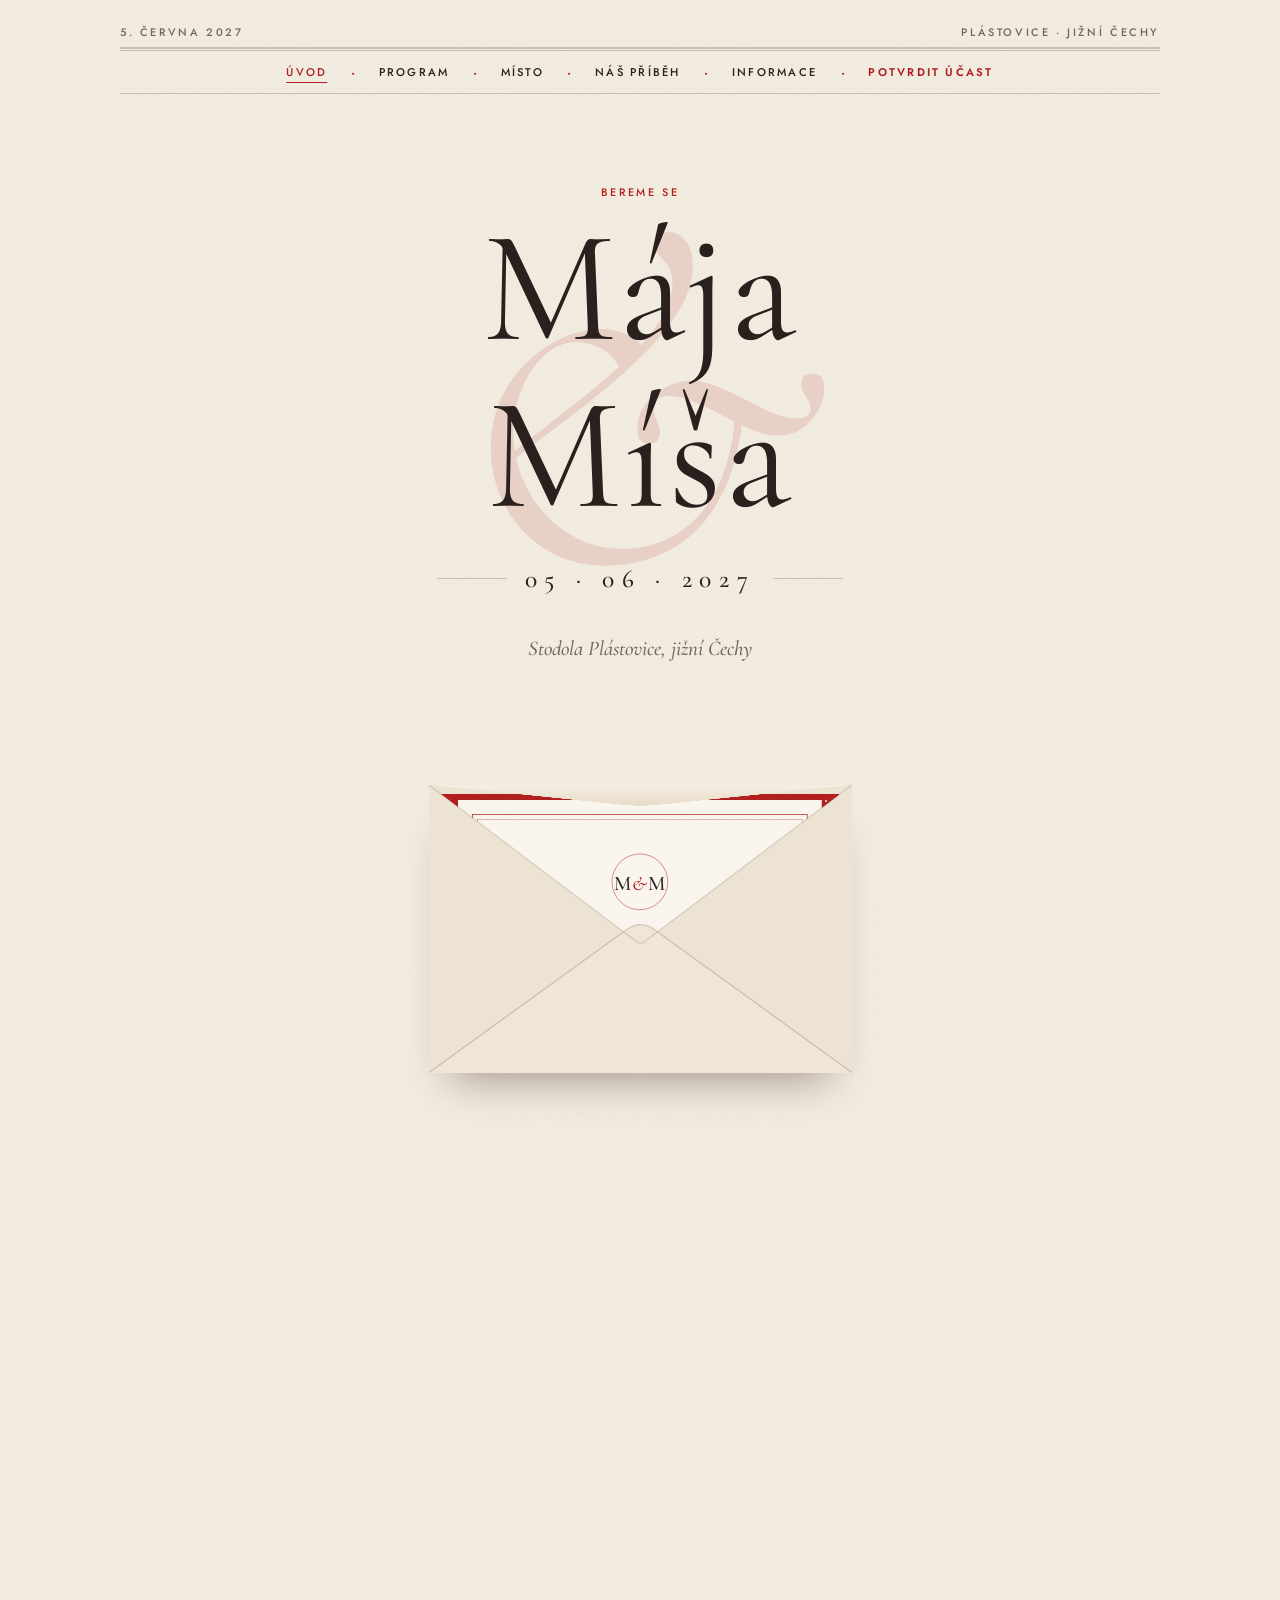
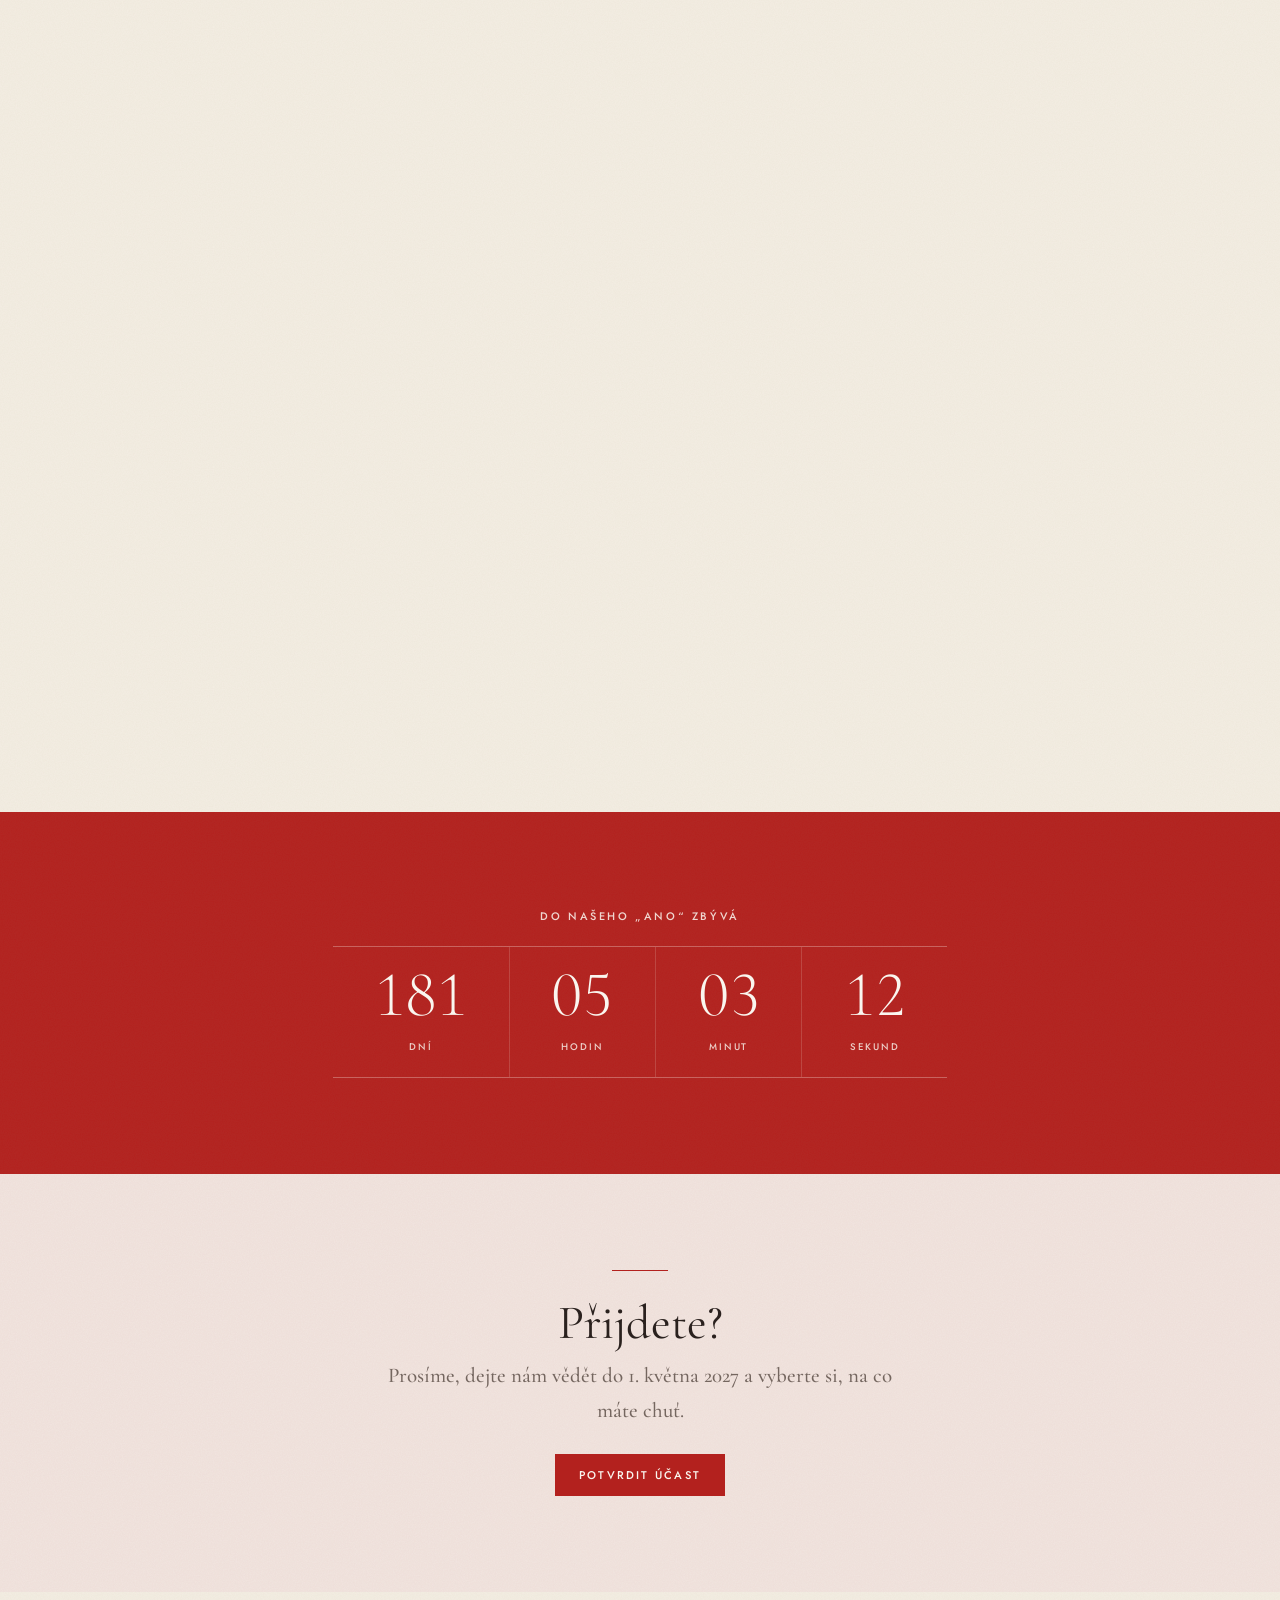
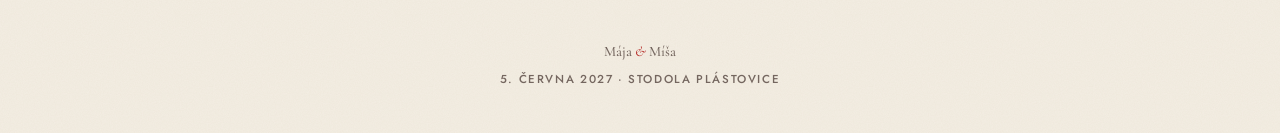
==== commit e847b10c: "Big ampersand behind names, tuxedo cat favicon, Jost sans for small text Co-Authored-By: Claude Opus" ====
--- a/index.html
+++ b/index.html
@@ -5,10 +5,10 @@
   <meta name="viewport" content="width=device-width, initial-scale=1">
   <title>Mája &amp; Míša · 5. 6. 2027</title>
   <meta name="description" content="Svatba Máji a Míši – 5. června 2027, Stodola Plástovice.">
-  <link rel="icon" href="img/favicon.svg" type="image/svg+xml">
+  <link rel="icon" href="img/favicon.svg?v=cat1" type="image/svg+xml">
   <link rel="preconnect" href="https://fonts.googleapis.com">
   <link rel="preconnect" href="https://fonts.gstatic.com" crossorigin>
-  <link href="https://fonts.googleapis.com/css2?family=Cormorant+Garamond:ital,wght@0,300;0,400;0,500;0,600;1,400;1,500&display=swap" rel="stylesheet">
+  <link href="https://fonts.googleapis.com/css2?family=Cormorant+Garamond:ital,wght@0,300;0,400;0,500;0,600;1,400;1,500&family=Jost:wght@400;500&display=swap" rel="stylesheet">
   <link rel="stylesheet" href="css/style.css">
   <script src="js/config.js"></script>
   <script src="js/main.js" defer></script>
@@ -22,7 +22,7 @@
   <main>
     <section class="intro">
       <span class="smallcaps kicker">Bereme se</span>
-      <h1 class="intro__names">Mája <span class="amp">&amp;</span> Míša</h1>
+      <h1 class="intro__names"><span class="intro__name">Mája</span> <span class="amp" aria-hidden="true">&amp;</span><span class="visually-hidden">a</span> <span class="intro__name">Míša</span></h1>
       <p class="intro__date">05 · 06 · 2027</p>
       <p class="intro__place">Stodola Plástovice, jižní Čechy</p>
     </section>
--- a/css/style.css
+++ b/css/style.css
@@ -19,6 +19,8 @@
 
   /* one typeface for the whole site */
   --serif: "Cormorant Garamond", "Hoefler Text", Garamond, Georgia, serif;
+  /* small text (labels, menu, buttons, captions) */
+  --sans: "Jost", "Helvetica Neue", Arial, sans-serif;
 
   --blush: #F2E4DF;
   --grain: url("data:image/svg+xml,%3Csvg xmlns='http://www.w3.org/2000/svg' width='220' height='220'%3E%3Cfilter id='n'%3E%3CfeTurbulence type='fractalNoise' baseFrequency='.85' numOctaves='2' stitchTiles='stitch'/%3E%3CfeColorMatrix values='0 0 0 0 .35 0 0 0 0 .27 0 0 0 0 .2 0 0 0 .07 0'/%3E%3C/filter%3E%3Crect width='100%25' height='100%25' filter='url(%23n)'/%3E%3C/svg%3E");
@@ -51,12 +53,12 @@
 p { margin: 0 0 1em; }
 .amp { font-style: italic; color: var(--red); font-weight: 400; }
 
-.smallcaps { font-size: .74rem; letter-spacing: .26em; text-transform: uppercase; font-weight: 600; }
+.smallcaps { font-family: var(--sans); font-size: .68rem; letter-spacing: .24em; text-transform: uppercase; font-weight: 500; }
 .kicker { color: var(--red); margin-bottom: .8rem; display: block; }
 
 .btn {
   display: inline-block; text-decoration: none;
-  font-size: .76rem; font-weight: 600; letter-spacing: .22em; text-transform: uppercase;
+  font-family: var(--sans); font-size: .7rem; font-weight: 500; letter-spacing: .2em; text-transform: uppercase;
   color: var(--paper-light); background: var(--red); border: 1px solid var(--red);
   padding: .95em 2em; transition: background .3s, color .3s;
 }
@@ -88,7 +90,7 @@
 .nav__list li + li::before { content: "·"; color: var(--red); padding: 0 .2rem; }
 .nav__list a {
   display: block; text-decoration: none; padding: 12px clamp(.6rem, 1.6vw, 1.4rem);
-  font-size: .78rem; font-weight: 600; letter-spacing: .24em; text-transform: uppercase;
+  font-family: var(--sans); font-size: .7rem; font-weight: 500; letter-spacing: .2em; text-transform: uppercase;
 }
 .nav__list a:hover, .nav__list a[aria-current="page"] { color: var(--red); }
 .nav__list a[aria-current="page"] { text-decoration: underline; text-underline-offset: 6px; text-decoration-thickness: 1px; }
@@ -102,7 +104,7 @@
   .nav { display: flex; justify-content: center; border-top: 0; }
   .nav__burger {
     display: flex; align-items: center; gap: .7rem; background: none; border: 0; cursor: pointer;
-    font: inherit; font-size: .74rem; letter-spacing: .3em; text-transform: uppercase; color: var(--ink); padding: 14px;
+    font: inherit; font-family: var(--sans); font-size: .7rem; font-weight: 500; letter-spacing: .26em; text-transform: uppercase; color: var(--ink); padding: 14px;
     position: relative; z-index: 2;
   }
   .nav__burger i { display: grid; gap: 5px; }
@@ -116,7 +118,7 @@
   .nav.is-open .nav__list { opacity: 1; visibility: visible; }
   .nav__list li + li::before { content: none; }
   .nav__list a { font-size: clamp(1.8rem, 6vw, 2.4rem); letter-spacing: .02em; text-transform: none; padding: .35rem 1rem; }
-  .nav__list .nav__rsvp { font-size: .8rem; letter-spacing: .24em; text-transform: uppercase; margin-top: 1.2rem; border: 1px solid var(--red); padding: .9em 1.8em; font-weight: 500; }
+  .nav__list .nav__rsvp { font-family: var(--sans); font-size: .74rem; letter-spacing: .2em; text-transform: uppercase; margin-top: 1.2rem; border: 1px solid var(--red); padding: .9em 1.8em; font-weight: 500; }
   .nav__list a[aria-current="page"] { text-decoration: none; }
 }
 
@@ -124,8 +126,20 @@
    ÚVOD (homepage)
    ========================================================== */
 .intro { text-align: center; padding: clamp(48px, 8vw, 90px) var(--gutter) 0; }
-.intro__names { font-weight: 300; font-size: clamp(4.4rem, 17vw, 10.5rem); line-height: .9; letter-spacing: .01em; }
-.intro__names .amp { display: block; font-size: .5em; margin: .08em 0 .02em; }
+.intro__names {
+  position: relative; isolation: isolate; width: fit-content; margin: 0 auto;
+  font-weight: 400; font-size: clamp(4.4rem, 17vw, 10rem); line-height: .92; letter-spacing: .01em;
+}
+.intro__name { display: block; }
+.intro__name + .amp + .visually-hidden + .intro__name { margin-top: .12em; }
+/* big, soft ampersand sitting behind the names */
+.intro__names .amp {
+  position: absolute; left: 50%; top: 50%; z-index: -1; pointer-events: none;
+  transform: translate(-50%, -44%);
+  font-size: 3.1em; line-height: 1; font-weight: 300;
+  color: var(--red); opacity: .13;
+}
+.visually-hidden { position: absolute; width: 1px; height: 1px; overflow: hidden; clip: rect(0 0 0 0); white-space: nowrap; }
 .intro__date {
   display: inline-flex; align-items: center; gap: 1.1rem; margin-top: 1.8rem;
   font-size: clamp(1.2rem, 2.4vw, 1.6rem); letter-spacing: .3em;
@@ -227,7 +241,7 @@
   font-size: clamp(2.1rem, 7vw, 4rem); font-variant-numeric: lining-nums tabular-nums;
 }
 .countdown__done { font-size: clamp(2rem, 6vw, 3.4rem); margin: 0; }
-.countdown__grid small { font-size: .64rem; letter-spacing: .24em; text-transform: uppercase; color: var(--muted); }
+.countdown__grid small { font-family: var(--sans); font-size: .6rem; letter-spacing: .2em; text-transform: uppercase; color: var(--muted); }
 
 /* ---------- RSVP ---------- */
 .rsvp { text-align: center; padding: clamp(30px, 5vw, 60px) var(--gutter) clamp(70px, 9vw, 110px); }
@@ -253,12 +267,12 @@
 .time + .time { border-left: 1px solid var(--rule); }
 .time__clock { font-weight: 300; font-size: clamp(3rem, 9vw, 5rem); line-height: 1; color: var(--red); }
 .time h3 { font-size: 1.6rem; font-weight: 500; margin-top: .5rem; }
-.time p { color: var(--muted); font-style: italic; margin: .2rem 0 0; font-size: .95rem; }
+.time p { font-family: var(--sans); color: var(--muted); margin: .4rem 0 0; font-size: .78rem; letter-spacing: .02em; }
 
 .then { max-width: 560px; margin: clamp(40px, 6vw, 64px) auto 0; text-align: center; }
 .then__list { list-style: none; padding: 0; margin: 1.2rem 0 0; }
 .then__list li { font-size: clamp(1.4rem, 3vw, 1.75rem); padding: .55rem 0; }
-.then__list li span { display: block; font-size: .92rem; font-style: italic; color: var(--muted); }
+.then__list li span { display: block; font-family: var(--sans); font-size: .76rem; letter-spacing: .02em; color: var(--muted); margin-top: .2rem; }
 .then__list li + li::before { content: ""; display: block; width: 28px; height: 1px; background: var(--red); opacity: .6; margin: 0 auto .7rem; }
 
 .venue { display: grid; gap: clamp(24px, 4vw, 40px); }
@@ -288,7 +302,7 @@
 .photo img { width: 100%; aspect-ratio: 4 / 5; object-fit: cover; border: 1px solid var(--rule); padding: 7px; background: var(--paper-light); }
 .photo--land img { aspect-ratio: 4 / 3; }
 .photo--bw img { filter: grayscale(1) contrast(1.05) sepia(.12); }
-.photo figcaption { font-size: .82rem; font-style: italic; color: var(--muted); padding-top: .5rem; text-align: center; }
+.photo figcaption { font-family: var(--sans); font-size: .72rem; letter-spacing: .02em; color: var(--muted); padding-top: .5rem; text-align: center; }
 .pullquote {
   font-style: italic; font-size: clamp(1.5rem, 3.4vw, 2.1rem); line-height: 1.3; text-align: center;
   max-width: 720px; margin: 0 auto; padding: clamp(30px, 5vw, 50px) var(--gutter);
@@ -347,6 +361,7 @@
 .footer { text-align: center; padding: 48px var(--gutter) 44px; }
 .footer__brand { font-size: 1.8rem; margin-bottom: .2rem; }
 .footer p { color: var(--muted); font-size: .9rem; margin: 0; }
+.footer p + p { font-family: var(--sans); font-size: .72rem; letter-spacing: .14em; text-transform: uppercase; margin-top: .4rem; }
 
 @media (max-width: 1023px) {
   .intro { padding-top: 32px; }
@@ -354,6 +369,7 @@
 }
 @media (max-width: 560px) {
   .intro__names { font-size: clamp(3.6rem, 19vw, 5.4rem); }
+  .intro__names .amp { font-size: 2.6em; }
   .page-head h1 { font-size: clamp(2.6rem, 12vw, 3.4rem); }
   .section { padding: 36px 0; }
 }
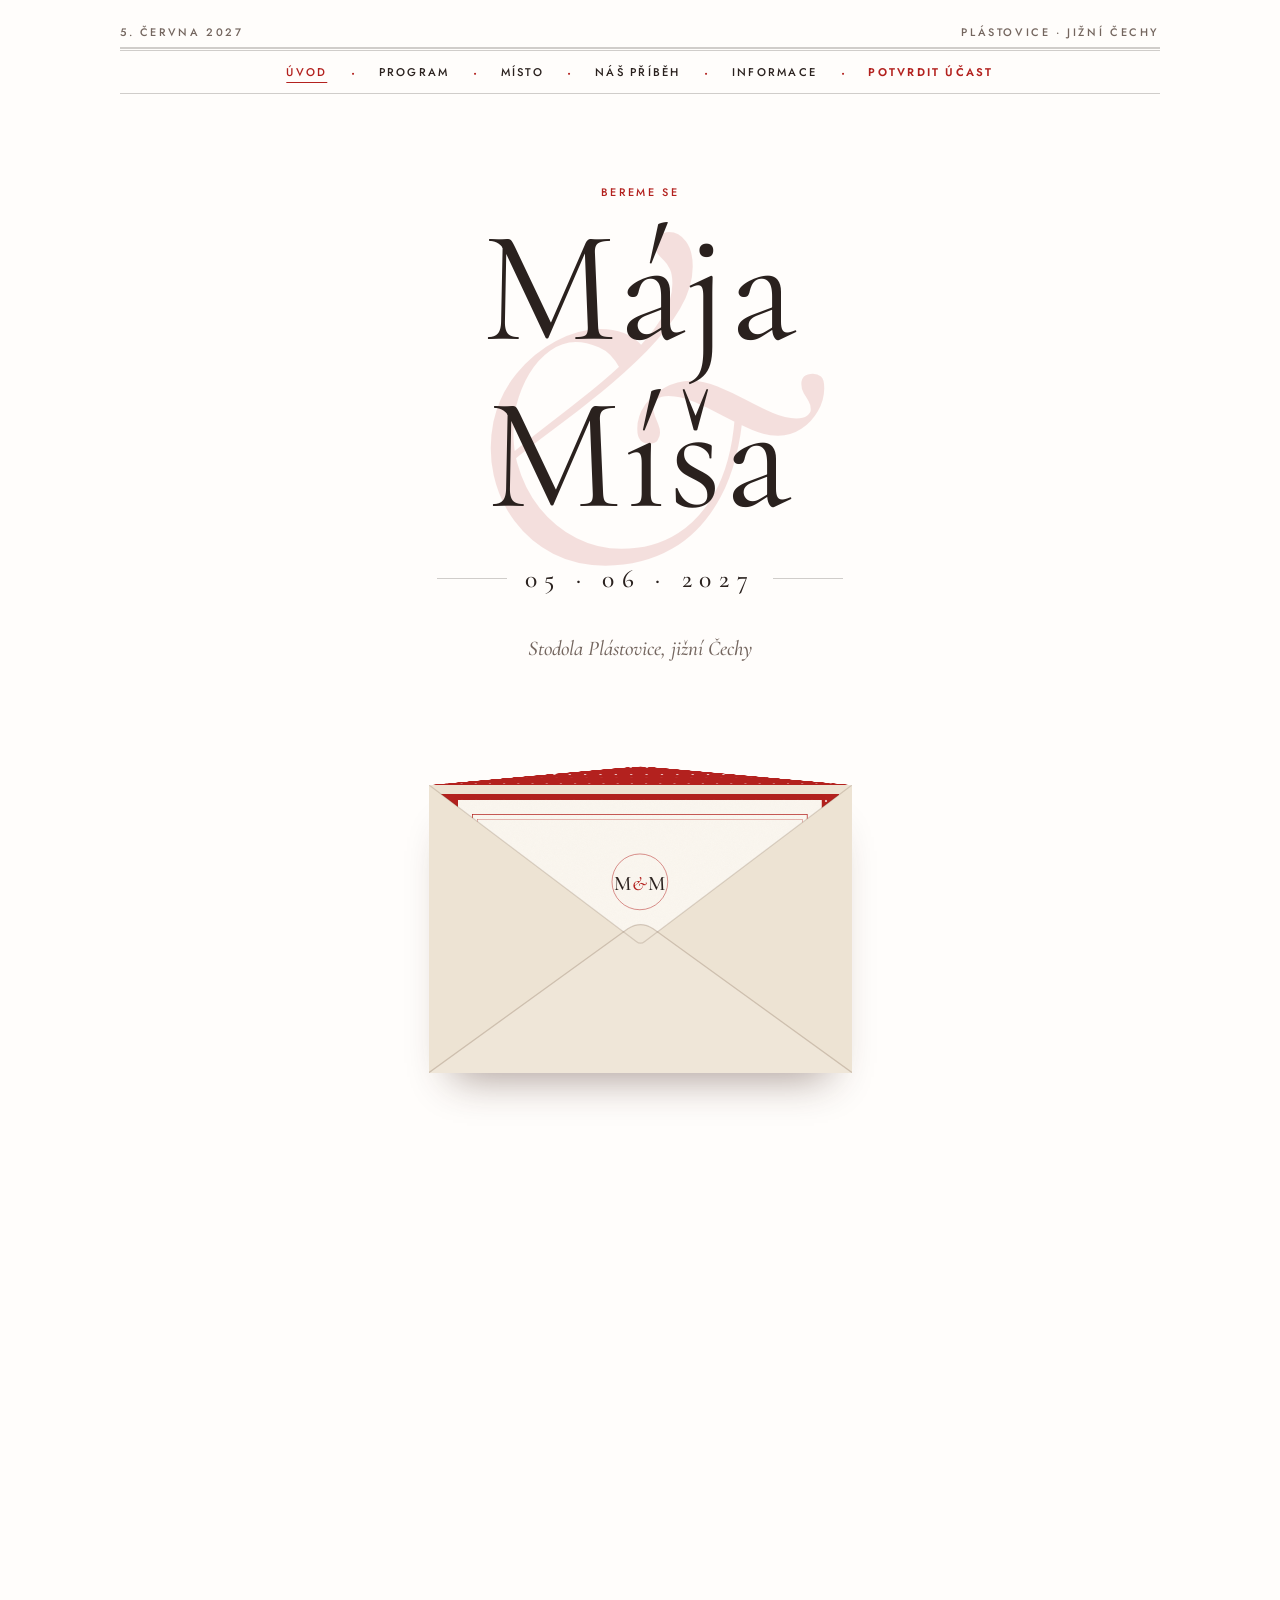
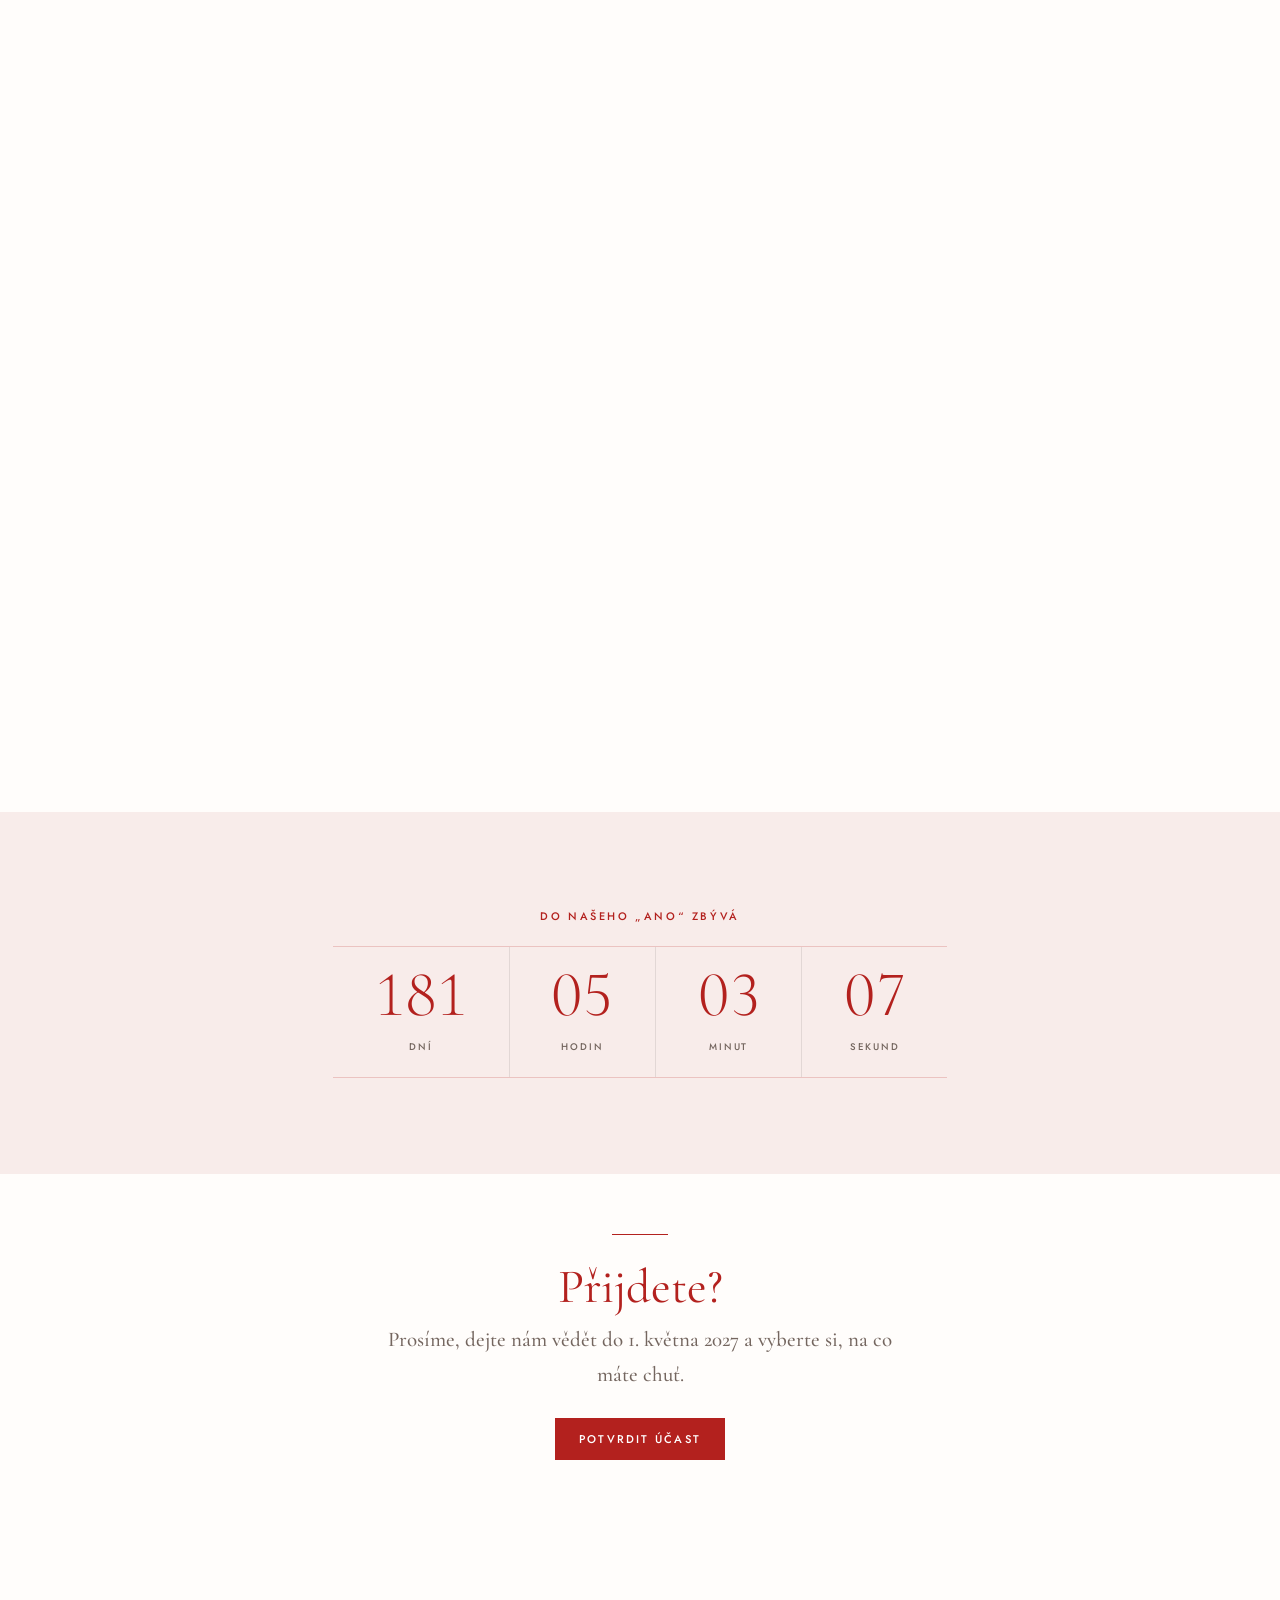
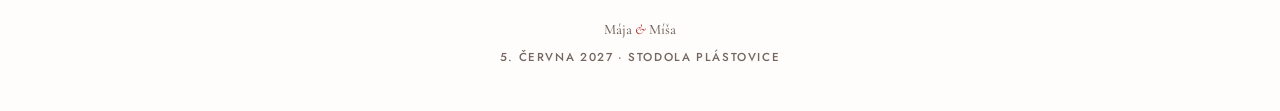
==== commit a9eeb425: "Two backgrounds only (white + light red tint), red titles and accents, icon grid for practical info " ====
--- a/index.html
+++ b/index.html
@@ -56,7 +56,7 @@
       </div>
     </section>
 
-    <section class="countdown band band--red" aria-label="Odpočet do svatby">
+    <section class="countdown band band--tint" aria-label="Odpočet do svatby">
       <span class="smallcaps kicker">Do našeho „ano“ zbývá</span>
       <div class="countdown__grid" data-countdown>
         <div><span data-cd="days">0</span><small>dní</small></div>
@@ -66,7 +66,7 @@
       </div>
     </section>
 
-    <section class="rsvp band band--blush">
+    <section class="rsvp">
       <p class="fleuron" aria-hidden="true"></p>
       <h2>Přijdete?</h2>
       <p>Prosíme, dejte nám vědět do 1. května 2027 a vyberte si, na co máte chuť.</p>
--- a/css/style.css
+++ b/css/style.css
@@ -10,8 +10,10 @@
   --sage-light: #A8C98C;
   --forest: #1E4A33;
 
-  --paper: #F4EEE3;
-  --paper-light: #FAF6EF;
+  /* only two backgrounds: warm white + a light tint of the red */
+  --paper: #FFFDFB;
+  --paper-light: #FFFFFF;
+  --tint: #F8ECEA;
   --ink: #2A211E;
   --muted: #74665F;
   --rule: rgba(42, 33, 30, .22);
@@ -22,8 +24,6 @@
   /* small text (labels, menu, buttons, captions) */
   --sans: "Jost", "Helvetica Neue", Arial, sans-serif;
 
-  --blush: #F2E4DF;
-  --grain: url("data:image/svg+xml,%3Csvg xmlns='http://www.w3.org/2000/svg' width='220' height='220'%3E%3Cfilter id='n'%3E%3CfeTurbulence type='fractalNoise' baseFrequency='.85' numOctaves='2' stitchTiles='stitch'/%3E%3CfeColorMatrix values='0 0 0 0 .35 0 0 0 0 .27 0 0 0 0 .2 0 0 0 .07 0'/%3E%3C/filter%3E%3Crect width='100%25' height='100%25' filter='url(%23n)'/%3E%3C/svg%3E");
 
   --gutter: clamp(16px, 5vw, 56px);
   --maxw: 1040px;
@@ -44,12 +44,12 @@
   line-height: 1.65;
   background-color: var(--paper);
   /* jemná textura papíru */
-  background-image: var(--grain);
   overflow-x: hidden;
 }
 img { max-width: 100%; display: block; }
 a { color: inherit; }
 h1, h2, h3 { font-weight: 400; line-height: 1.1; margin: 0; }
+h2 { color: var(--red); }
 p { margin: 0 0 1em; }
 .amp { font-style: italic; color: var(--red); font-weight: 400; }
 
@@ -375,9 +375,8 @@
 }
 
 /* ==========================================================
-   BAREVNÉ PÁSY PŘES CELOU ŠÍŘKU
-   Rudá jen tam, kde je málo textu; lesní zelená jako doplňková barva;
-   pudrová a slonová kost pro delší texty.
+   PÁSY PŘES CELOU ŠÍŘKU
+   Jen dvě pozadí: teplá bílá a jemný odstín rudé (--tint).
    The band breaks out of the content column to the full window width,
    while its padding keeps the content aligned with the column.
    ========================================================== */
@@ -385,29 +384,21 @@
   --band-bg: var(--paper);
   margin-inline: calc(50% - 50vw);
   padding: clamp(56px, 8vw, 100px) max(var(--gutter), calc(50vw - 50%));
-  background: var(--band-bg) var(--grain);
-}
-.band--blush { --band-bg: var(--blush); }
-.band--red, .band--green {
-  --rule: rgba(250, 246, 239, .3);
-  --rule-soft: rgba(250, 246, 239, .16);
-  --muted: rgba(250, 246, 239, .8);
-  color: var(--paper-light);
-}
-.band--red { --band-bg: var(--red); }
-.band--green { --band-bg: var(--forest); }
-.band--red .kicker, .band--green .kicker { color: rgba(250, 246, 239, .85); }
-.band--red a:not(.btn), .band--green a:not(.btn) { color: var(--paper-light); }
-.band--red .time__clock, .band--green .time__clock { color: var(--paper-light); }
-.band--red .fleuron, .band--green .fleuron { background: rgba(250, 246, 239, .7); }
-.band--red .btn, .band--green .btn { background: var(--paper-light); border-color: var(--paper-light); color: var(--red); }
-.band--green .btn { color: var(--forest); }
-.band--red .btn:hover, .band--red .btn:focus-visible,
-.band--green .btn:hover, .band--green .btn:focus-visible { background: transparent; color: var(--paper-light); }
-.band--green .quiz-note { border-color: rgba(250, 246, 239, .55); outline-color: rgba(250, 246, 239, .55); }
-.band .times { border-top-color: var(--rule); }
+  background: var(--band-bg);
+}
+.band--tint { --band-bg: var(--tint); --rule: rgba(179, 33, 30, .2); }
 .band.chapter, .band + .chapter, .chapter + .band { border-top: 0; }
-.pullquote.band { max-width: none; }
-.pullquote.band::before, .pullquote.band::after { background: rgba(250, 246, 239, .7); }
-.countdown.band, .rsvp.band { padding-top: clamp(56px, 8vw, 96px); padding-bottom: clamp(56px, 8vw, 96px); }
+.countdown.band { padding-top: clamp(56px, 8vw, 96px); padding-bottom: clamp(56px, 8vw, 96px); }
+.countdown__grid span { color: var(--red); }
 .band .section__title { margin-bottom: clamp(24px, 4vw, 40px); }
+
+/* practical info as an icon grid (like the reference screenshot) */
+.notes { grid-template-columns: repeat(3, 1fr); gap: clamp(28px, 4vw, 48px) clamp(20px, 4vw, 48px); }
+.note { border-top: 0; padding: 0; text-align: center; }
+.note__icon { width: 44px; height: 44px; margin: 0 auto .9rem; color: var(--red); }
+.note__icon svg { width: 100%; height: 100%; fill: none; stroke: currentColor; stroke-width: 1.3; stroke-linecap: round; stroke-linejoin: round; }
+.note h3 { display: block; font-size: 1.5rem; margin-bottom: .45rem; }
+.note p { font-size: .98rem; max-width: 300px; margin: 0 auto; }
+.note::after { content: ""; display: block; width: 40px; height: 1px; background: var(--rule); margin: 1.4rem auto 0; }
+@media (max-width: 760px) { .notes { grid-template-columns: 1fr 1fr; } }
+@media (max-width: 480px) { .notes { grid-template-columns: 1fr; } }
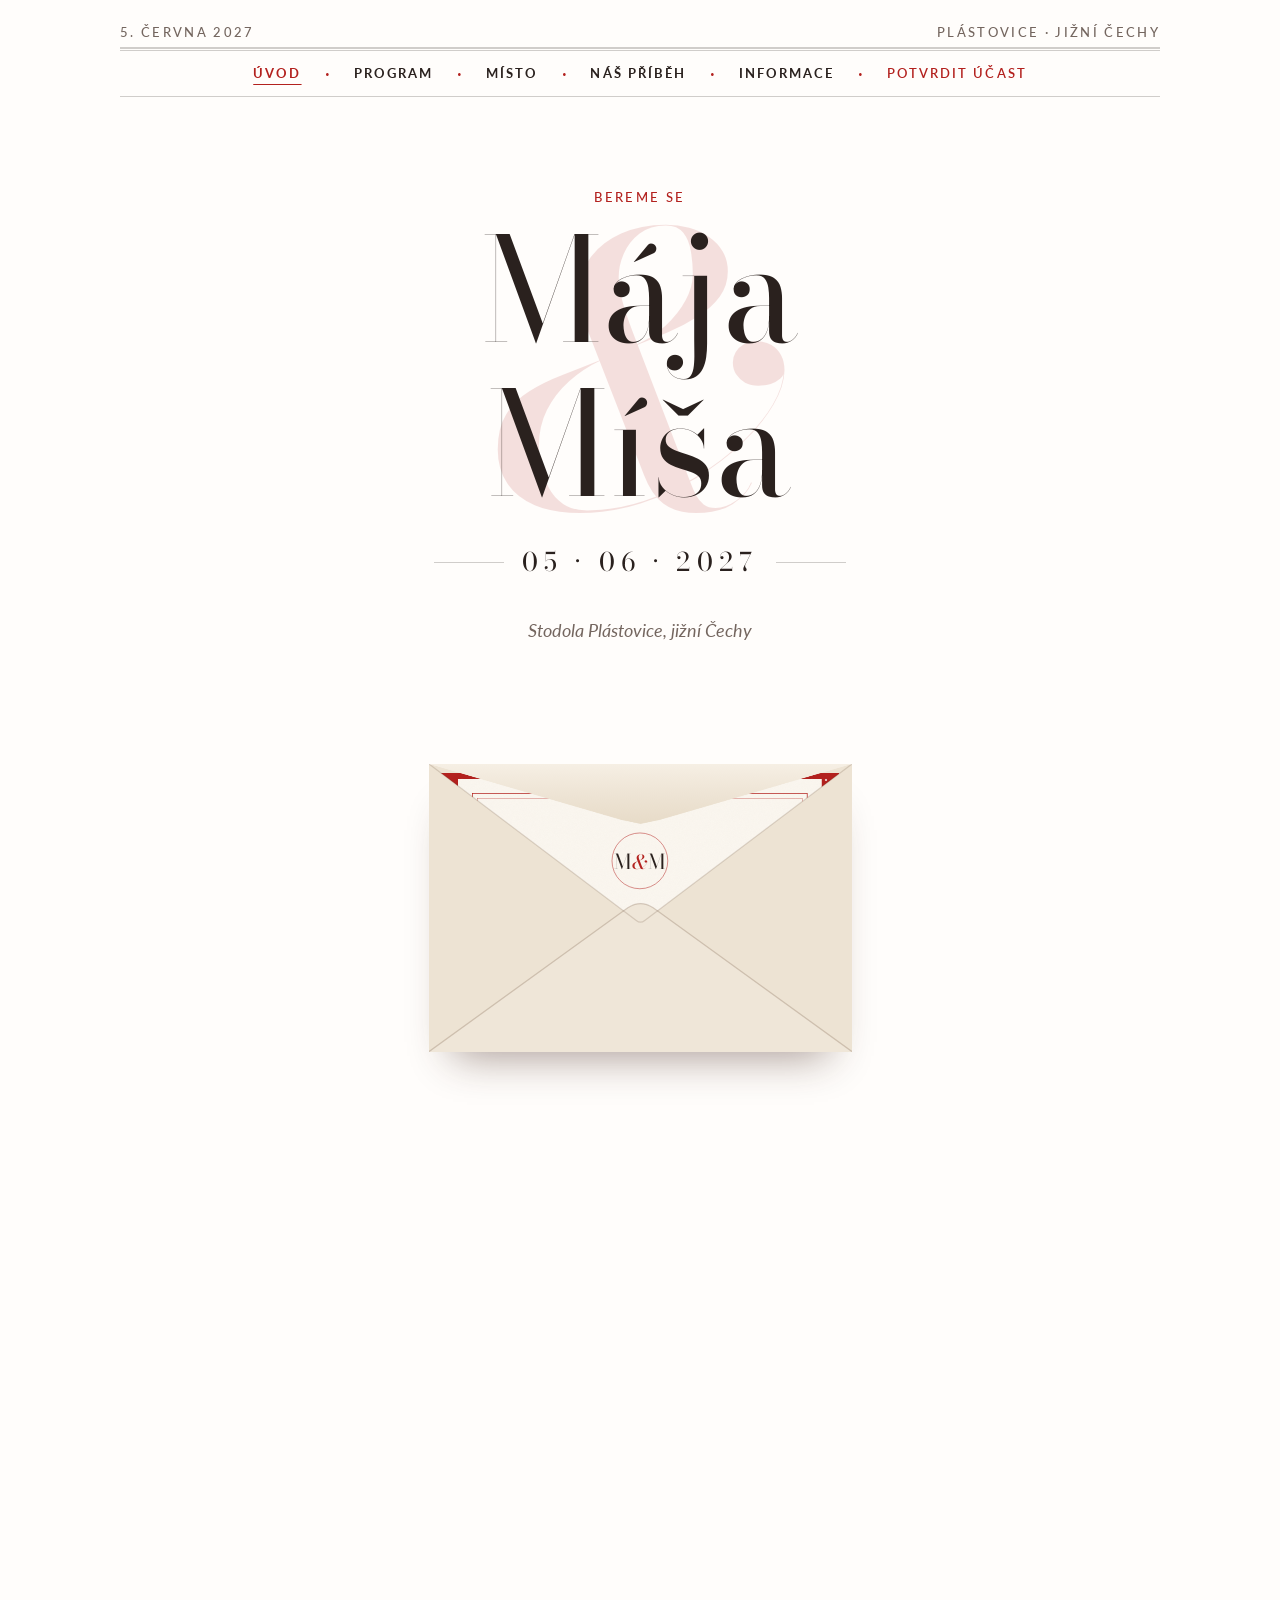
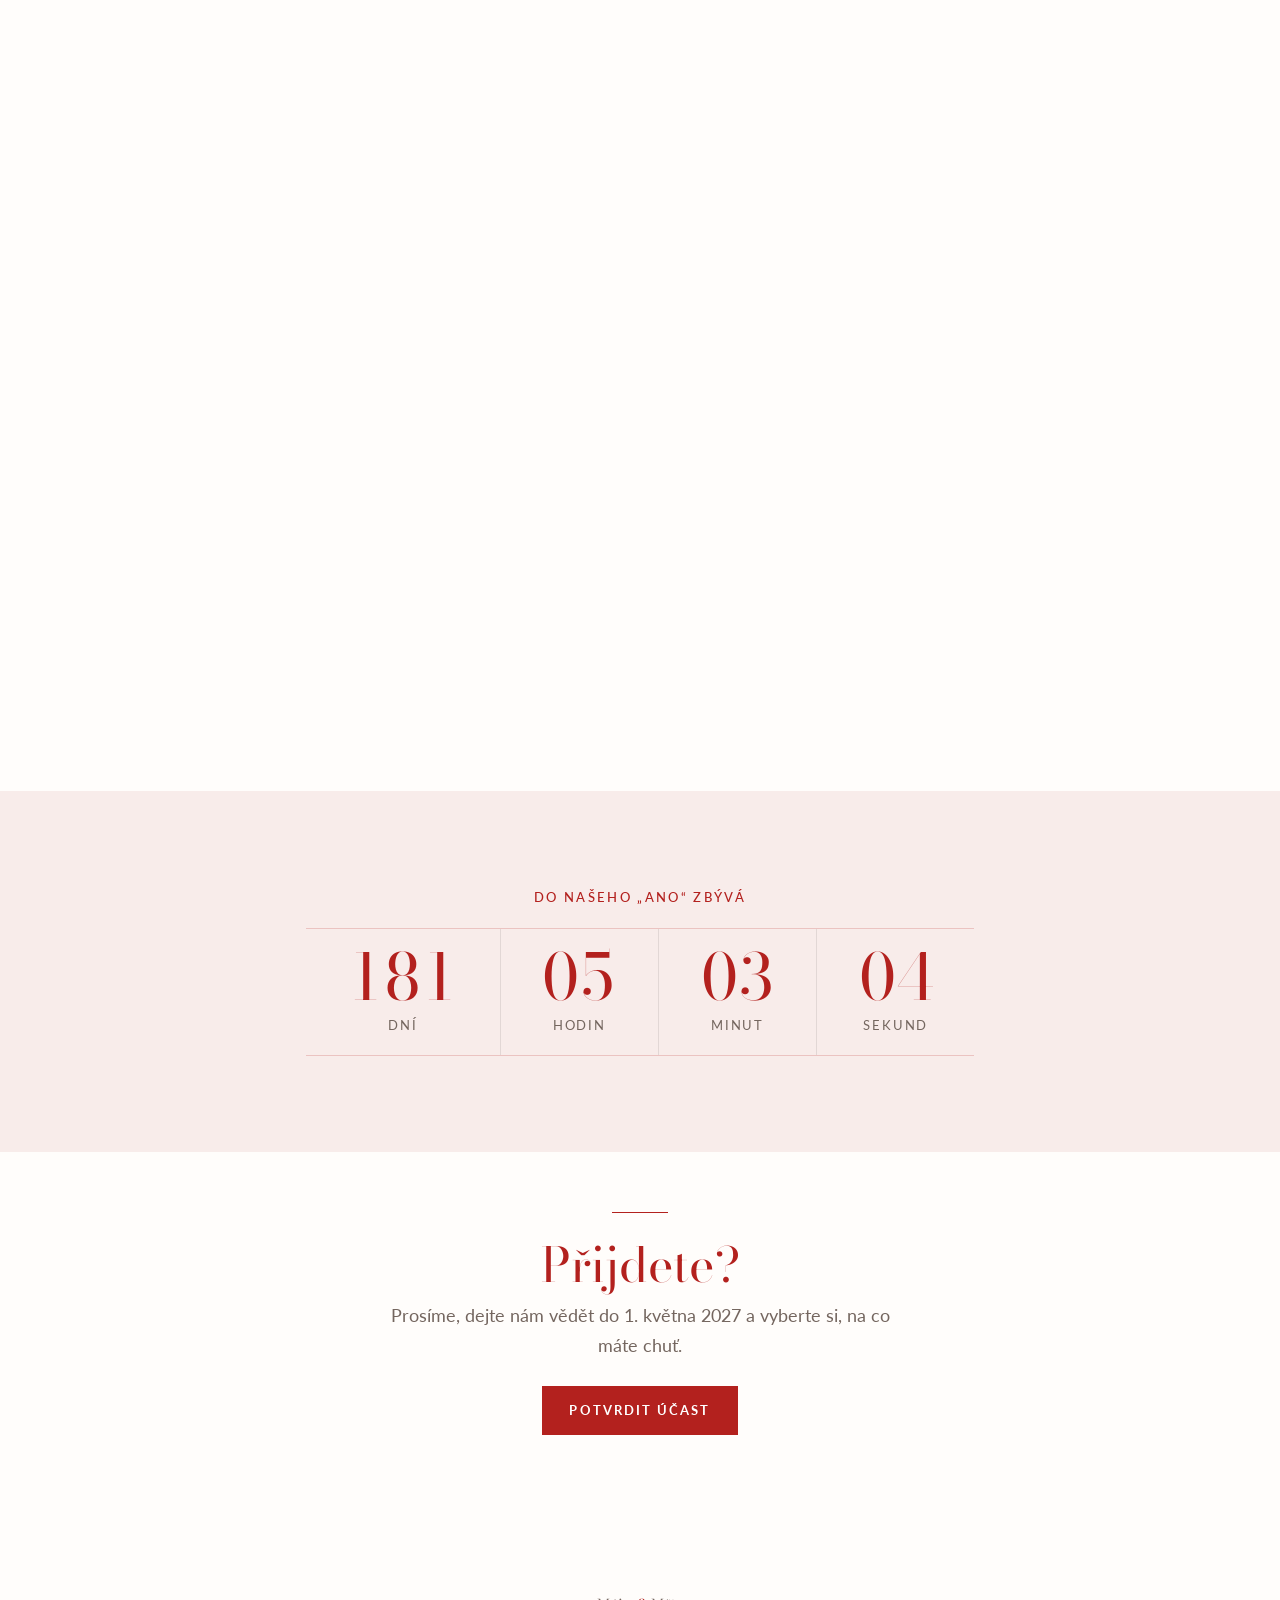
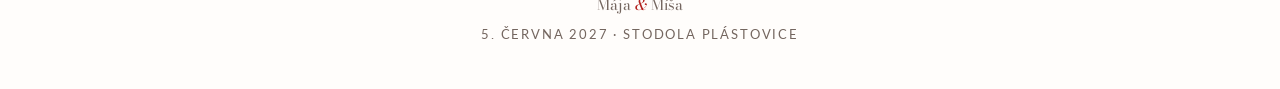
==== commit 582705de: "Fonts: Bodoni Moda headings + Lato text, small text raised to 13px+ Co-Authored-By: Claude Opus 5.5 " ====
--- a/index.html
+++ b/index.html
@@ -8,7 +8,7 @@
   <link rel="icon" href="img/favicon.svg?v=cat1" type="image/svg+xml">
   <link rel="preconnect" href="https://fonts.googleapis.com">
   <link rel="preconnect" href="https://fonts.gstatic.com" crossorigin>
-  <link href="https://fonts.googleapis.com/css2?family=Cormorant+Garamond:ital,wght@0,300;0,400;0,500;0,600;1,400;1,500&family=Jost:wght@400;500&display=swap" rel="stylesheet">
+  <link href="https://fonts.googleapis.com/css2?family=Bodoni+Moda:ital,opsz,wght@0,6..96,400;0,6..96,500;1,6..96,400&family=Lato:wght@400;700&display=swap" rel="stylesheet">
   <link rel="stylesheet" href="css/style.css">
   <script src="js/config.js"></script>
   <script src="js/main.js" defer></script>
--- a/css/style.css
+++ b/css/style.css
@@ -20,9 +20,10 @@
   --rule-soft: rgba(42, 33, 30, .1);
 
   /* one typeface for the whole site */
-  --serif: "Cormorant Garamond", "Hoefler Text", Garamond, Georgia, serif;
-  /* small text (labels, menu, buttons, captions) */
-  --sans: "Jost", "Helvetica Neue", Arial, sans-serif;
+  /* headings & names: sharp, high-contrast serif */
+  --display: "Bodoni Moda", Didot, "Bodoni 72", Georgia, serif;
+  /* running text, labels, menu, buttons */
+  --sans: "Lato", "Helvetica Neue", Arial, sans-serif;
 
 
   --gutter: clamp(16px, 5vw, 56px);
@@ -38,9 +39,9 @@
 body {
   margin: 0;
   color: var(--ink);
-  font-family: var(--serif);
-  font-size: clamp(18px, .6vw + 15px, 21px);
-  font-weight: 500;
+  font-family: var(--sans);
+  font-size: clamp(16.5px, .3vw + 15px, 18px);
+  font-weight: 400;
   line-height: 1.65;
   background-color: var(--paper);
   /* jemná textura papíru */
@@ -48,17 +49,17 @@
 }
 img { max-width: 100%; display: block; }
 a { color: inherit; }
-h1, h2, h3 { font-weight: 400; line-height: 1.1; margin: 0; }
+h1, h2, h3 { font-family: var(--display); font-weight: 400; line-height: 1.12; margin: 0; }
 h2 { color: var(--red); }
 p { margin: 0 0 1em; }
-.amp { font-style: italic; color: var(--red); font-weight: 400; }
-
-.smallcaps { font-family: var(--sans); font-size: .68rem; letter-spacing: .24em; text-transform: uppercase; font-weight: 500; }
+.amp { font-family: var(--display); font-style: italic; color: var(--red); font-weight: 400; }
+
+.smallcaps { font-family: var(--sans); font-size: 13px; letter-spacing: .18em; text-transform: uppercase; font-weight: 500; }
 .kicker { color: var(--red); margin-bottom: .8rem; display: block; }
 
 .btn {
   display: inline-block; text-decoration: none;
-  font-family: var(--sans); font-size: .7rem; font-weight: 500; letter-spacing: .2em; text-transform: uppercase;
+  font-family: var(--sans); font-size: 13px; font-weight: 700; letter-spacing: .16em; text-transform: uppercase;
   color: var(--paper-light); background: var(--red); border: 1px solid var(--red);
   padding: .95em 2em; transition: background .3s, color .3s;
 }
@@ -90,7 +91,7 @@
 .nav__list li + li::before { content: "·"; color: var(--red); padding: 0 .2rem; }
 .nav__list a {
   display: block; text-decoration: none; padding: 12px clamp(.6rem, 1.6vw, 1.4rem);
-  font-family: var(--sans); font-size: .7rem; font-weight: 500; letter-spacing: .2em; text-transform: uppercase;
+  font-family: var(--sans); font-size: 13px; font-weight: 700; letter-spacing: .16em; text-transform: uppercase;
 }
 .nav__list a:hover, .nav__list a[aria-current="page"] { color: var(--red); }
 .nav__list a[aria-current="page"] { text-decoration: underline; text-underline-offset: 6px; text-decoration-thickness: 1px; }
@@ -104,7 +105,7 @@
   .nav { display: flex; justify-content: center; border-top: 0; }
   .nav__burger {
     display: flex; align-items: center; gap: .7rem; background: none; border: 0; cursor: pointer;
-    font: inherit; font-family: var(--sans); font-size: .7rem; font-weight: 500; letter-spacing: .26em; text-transform: uppercase; color: var(--ink); padding: 14px;
+    font: inherit; font-family: var(--sans); font-size: 13px; font-weight: 700; letter-spacing: .2em; text-transform: uppercase; color: var(--ink); padding: 14px;
     position: relative; z-index: 2;
   }
   .nav__burger i { display: grid; gap: 5px; }
@@ -117,8 +118,8 @@
   }
   .nav.is-open .nav__list { opacity: 1; visibility: visible; }
   .nav__list li + li::before { content: none; }
-  .nav__list a { font-size: clamp(1.8rem, 6vw, 2.4rem); letter-spacing: .02em; text-transform: none; padding: .35rem 1rem; }
-  .nav__list .nav__rsvp { font-family: var(--sans); font-size: .74rem; letter-spacing: .2em; text-transform: uppercase; margin-top: 1.2rem; border: 1px solid var(--red); padding: .9em 1.8em; font-weight: 500; }
+  .nav__list a { font-family: var(--display); font-size: clamp(1.7rem, 6vw, 2.2rem); letter-spacing: .02em; text-transform: none; padding: .35rem 1rem; }
+  .nav__list .nav__rsvp { font-family: var(--sans); font-size: 13px; letter-spacing: .16em; text-transform: uppercase; margin-top: 1.2rem; border: 1px solid var(--red); padding: .9em 1.8em; font-weight: 500; }
   .nav__list a[aria-current="page"] { text-decoration: none; }
 }
 
@@ -128,21 +129,21 @@
 .intro { text-align: center; padding: clamp(48px, 8vw, 90px) var(--gutter) 0; }
 .intro__names {
   position: relative; isolation: isolate; width: fit-content; margin: 0 auto;
-  font-weight: 400; font-size: clamp(4.4rem, 17vw, 10rem); line-height: .92; letter-spacing: .01em;
+  font-weight: 400; font-size: clamp(4rem, 15vw, 9rem); line-height: .95; letter-spacing: .01em;
 }
 .intro__name { display: block; }
 .intro__name + .amp + .visually-hidden + .intro__name { margin-top: .12em; }
 /* big, soft ampersand sitting behind the names */
 .intro__names .amp {
   position: absolute; left: 50%; top: 50%; z-index: -1; pointer-events: none;
-  transform: translate(-50%, -44%);
-  font-size: 3.1em; line-height: 1; font-weight: 300;
+  transform: translate(-50%, -48%);
+  font-size: 2.6em; line-height: 1; font-weight: 400;
   color: var(--red); opacity: .13;
 }
 .visually-hidden { position: absolute; width: 1px; height: 1px; overflow: hidden; clip: rect(0 0 0 0); white-space: nowrap; }
 .intro__date {
   display: inline-flex; align-items: center; gap: 1.1rem; margin-top: 1.8rem;
-  font-size: clamp(1.2rem, 2.4vw, 1.6rem); letter-spacing: .3em;
+  font-family: var(--display); font-size: clamp(1.2rem, 2.4vw, 1.6rem); letter-spacing: .24em;
 }
 .intro__date::before, .intro__date::after { content: ""; width: clamp(30px, 8vw, 70px); height: 1px; background: var(--rule); }
 .intro__place { font-style: italic; color: var(--muted); margin-top: .4rem; }
@@ -218,7 +219,7 @@
 .env-seal span {
   width: 72%; aspect-ratio: 1; border-radius: 50%; border: 1px solid rgba(255,255,255,.25);
   display: grid; place-items: center; color: rgba(255, 232, 226, .9);
-  font-size: calc(var(--w) * .042); line-height: 1;
+  font-family: var(--display); font-size: calc(var(--w) * .042); line-height: 1;
 }
 @media (prefers-reduced-motion: reduce) {
   .envelope-stage { height: auto; }
@@ -238,10 +239,10 @@
 .countdown__grid div + div { border-left: 1px solid var(--rule-soft); }
 .countdown__grid span {
   display: block; font-weight: 300; line-height: 1;
-  font-size: clamp(2.1rem, 7vw, 4rem); font-variant-numeric: lining-nums tabular-nums;
-}
-.countdown__done { font-size: clamp(2rem, 6vw, 3.4rem); margin: 0; }
-.countdown__grid small { font-family: var(--sans); font-size: .6rem; letter-spacing: .2em; text-transform: uppercase; color: var(--muted); }
+  font-family: var(--display); font-size: clamp(2.1rem, 7vw, 4rem); font-variant-numeric: lining-nums tabular-nums;
+}
+.countdown__done { font-family: var(--display); font-size: clamp(2rem, 6vw, 3.4rem); margin: 0; }
+.countdown__grid small { font-family: var(--sans); font-size: 13px; letter-spacing: .14em; text-transform: uppercase; color: var(--muted); }
 
 /* ---------- RSVP ---------- */
 .rsvp { text-align: center; padding: clamp(30px, 5vw, 60px) var(--gutter) clamp(70px, 9vw, 110px); }
@@ -252,7 +253,7 @@
    VNITŘNÍ STRÁNKY
    ========================================================== */
 .page-head { text-align: center; padding: clamp(44px, 7vw, 80px) var(--gutter) clamp(30px, 4vw, 44px); }
-.page-head h1 { font-weight: 300; font-size: clamp(2.8rem, 8vw, 5rem); }
+.page-head h1 { font-weight: 400; font-size: clamp(2.8rem, 8vw, 5rem); }
 .page-head p { color: var(--muted); font-style: italic; max-width: 560px; margin: .8rem auto 0; }
 
 .section { padding: clamp(40px, 6vw, 70px) 0; }
@@ -265,14 +266,14 @@
 .times { display: grid; grid-template-columns: 1fr 1fr; max-width: 720px; margin: 0 auto; border-top: 3px double var(--rule); border-bottom: 1px solid var(--rule); }
 .time { text-align: center; padding: clamp(28px, 4vw, 44px) 1rem; }
 .time + .time { border-left: 1px solid var(--rule); }
-.time__clock { font-weight: 300; font-size: clamp(3rem, 9vw, 5rem); line-height: 1; color: var(--red); }
+.time__clock { font-family: var(--display); font-weight: 400; font-size: clamp(3rem, 9vw, 5rem); line-height: 1; color: var(--red); }
 .time h3 { font-size: 1.6rem; font-weight: 500; margin-top: .5rem; }
-.time p { font-family: var(--sans); color: var(--muted); margin: .4rem 0 0; font-size: .78rem; letter-spacing: .02em; }
+.time p { font-family: var(--sans); color: var(--muted); margin: .4rem 0 0; font-size: 15px; letter-spacing: .02em; }
 
 .then { max-width: 560px; margin: clamp(40px, 6vw, 64px) auto 0; text-align: center; }
 .then__list { list-style: none; padding: 0; margin: 1.2rem 0 0; }
-.then__list li { font-size: clamp(1.4rem, 3vw, 1.75rem); padding: .55rem 0; }
-.then__list li span { display: block; font-family: var(--sans); font-size: .76rem; letter-spacing: .02em; color: var(--muted); margin-top: .2rem; }
+.then__list li { font-family: var(--display); font-size: clamp(1.3rem, 2.8vw, 1.6rem); padding: .55rem 0; }
+.then__list li span { display: block; font-family: var(--sans); font-size: 15px; letter-spacing: .02em; color: var(--muted); margin-top: .2rem; }
 .then__list li + li::before { content: ""; display: block; width: 28px; height: 1px; background: var(--red); opacity: .6; margin: 0 auto .7rem; }
 
 .venue { display: grid; gap: clamp(24px, 4vw, 40px); }
@@ -294,17 +295,17 @@
 .chapter:first-of-type { border-top: 3px double var(--rule); }
 .chapter__grid { display: grid; grid-template-columns: 1fr 1fr; gap: clamp(28px, 5vw, 60px); align-items: center; }
 .chapter--flip .chapter__media { order: 2; }
-.chapter__num { font-style: italic; color: var(--red); font-size: 1.1rem; margin-bottom: .2rem; display: block; }
+.chapter__num { font-family: var(--display); font-style: italic; color: var(--red); font-size: 1.1rem; margin-bottom: .2rem; display: block; }
 .chapter h2 { font-weight: 400; font-size: clamp(2rem, 4.4vw, 2.8rem); margin-bottom: 1rem; }
 .chapter__text p { text-align: justify; hyphens: auto; -webkit-hyphens: auto; }
-.dropcap::first-letter { float: left; font-size: 3.7em; line-height: .8; padding: .06em .1em 0 0; color: var(--red); }
+.dropcap::first-letter { font-family: var(--display); float: left; font-size: 3.7em; line-height: .8; padding: .06em .1em 0 0; color: var(--red); }
 .photo { margin: 0; }
 .photo img { width: 100%; aspect-ratio: 4 / 5; object-fit: cover; border: 1px solid var(--rule); padding: 7px; background: var(--paper-light); }
 .photo--land img { aspect-ratio: 4 / 3; }
 .photo--bw img { filter: grayscale(1) contrast(1.05) sepia(.12); }
-.photo figcaption { font-family: var(--sans); font-size: .72rem; letter-spacing: .02em; color: var(--muted); padding-top: .5rem; text-align: center; }
+.photo figcaption { font-family: var(--sans); font-size: 14px; letter-spacing: .02em; color: var(--muted); padding-top: .5rem; text-align: center; }
 .pullquote {
-  font-style: italic; font-size: clamp(1.5rem, 3.4vw, 2.1rem); line-height: 1.3; text-align: center;
+  font-family: var(--display); font-style: italic; font-size: clamp(1.4rem, 3.2vw, 2rem); line-height: 1.35; text-align: center;
   max-width: 720px; margin: 0 auto; padding: clamp(30px, 5vw, 50px) var(--gutter);
 }
 .pullquote::before, .pullquote::after { content: ""; display: block; width: 60px; height: 1px; background: var(--red); margin: 0 auto 1.2rem; }
@@ -334,7 +335,7 @@
   list-style: none; padding: 0; margin: 0 auto; max-width: 820px;
   display: grid; grid-template-columns: repeat(5, 1fr); align-items: end; gap: clamp(8px, 2vw, 24px);
 }
-.palette li { display: flex; flex-direction: column; align-items: center; text-align: center; font-size: clamp(1rem, 2vw, 1.25rem); line-height: 1.2; }
+.palette li { display: flex; flex-direction: column; align-items: center; text-align: center; font-family: var(--display); font-size: clamp(1rem, 2vw, 1.25rem); line-height: 1.2; }
 .palette__dot {
   width: clamp(54px, 11vw, 104px); aspect-ratio: 1; border-radius: 50%; margin-bottom: 1rem;
   background: var(--c);
@@ -359,17 +360,17 @@
    PATIČKA
    ========================================================== */
 .footer { text-align: center; padding: 48px var(--gutter) 44px; }
-.footer__brand { font-size: 1.8rem; margin-bottom: .2rem; }
-.footer p { color: var(--muted); font-size: .9rem; margin: 0; }
-.footer p + p { font-family: var(--sans); font-size: .72rem; letter-spacing: .14em; text-transform: uppercase; margin-top: .4rem; }
+.footer__brand { font-family: var(--display); font-size: 1.8rem; margin-bottom: .2rem; }
+.footer p { color: var(--muted); font-size: 15px; margin: 0; }
+.footer p + p { font-family: var(--sans); font-size: 13px; letter-spacing: .14em; text-transform: uppercase; margin-top: .4rem; }
 
 @media (max-width: 1023px) {
   .intro { padding-top: 32px; }
   .page-head { padding-top: 32px; }
 }
 @media (max-width: 560px) {
-  .intro__names { font-size: clamp(3.6rem, 19vw, 5.4rem); }
-  .intro__names .amp { font-size: 2.6em; }
+  .intro__names { font-size: clamp(3.2rem, 17vw, 5rem); }
+  .intro__names .amp { font-size: 2.3em; }
   .page-head h1 { font-size: clamp(2.6rem, 12vw, 3.4rem); }
   .section { padding: 36px 0; }
 }
@@ -398,7 +399,7 @@
 .note__icon { width: 44px; height: 44px; margin: 0 auto .9rem; color: var(--red); }
 .note__icon svg { width: 100%; height: 100%; fill: none; stroke: currentColor; stroke-width: 1.3; stroke-linecap: round; stroke-linejoin: round; }
 .note h3 { display: block; font-size: 1.5rem; margin-bottom: .45rem; }
-.note p { font-size: .98rem; max-width: 300px; margin: 0 auto; }
+.note p { font-size: 16px; max-width: 300px; margin: 0 auto; }
 .note::after { content: ""; display: block; width: 40px; height: 1px; background: var(--rule); margin: 1.4rem auto 0; }
 @media (max-width: 760px) { .notes { grid-template-columns: 1fr 1fr; } }
 @media (max-width: 480px) { .notes { grid-template-columns: 1fr; } }
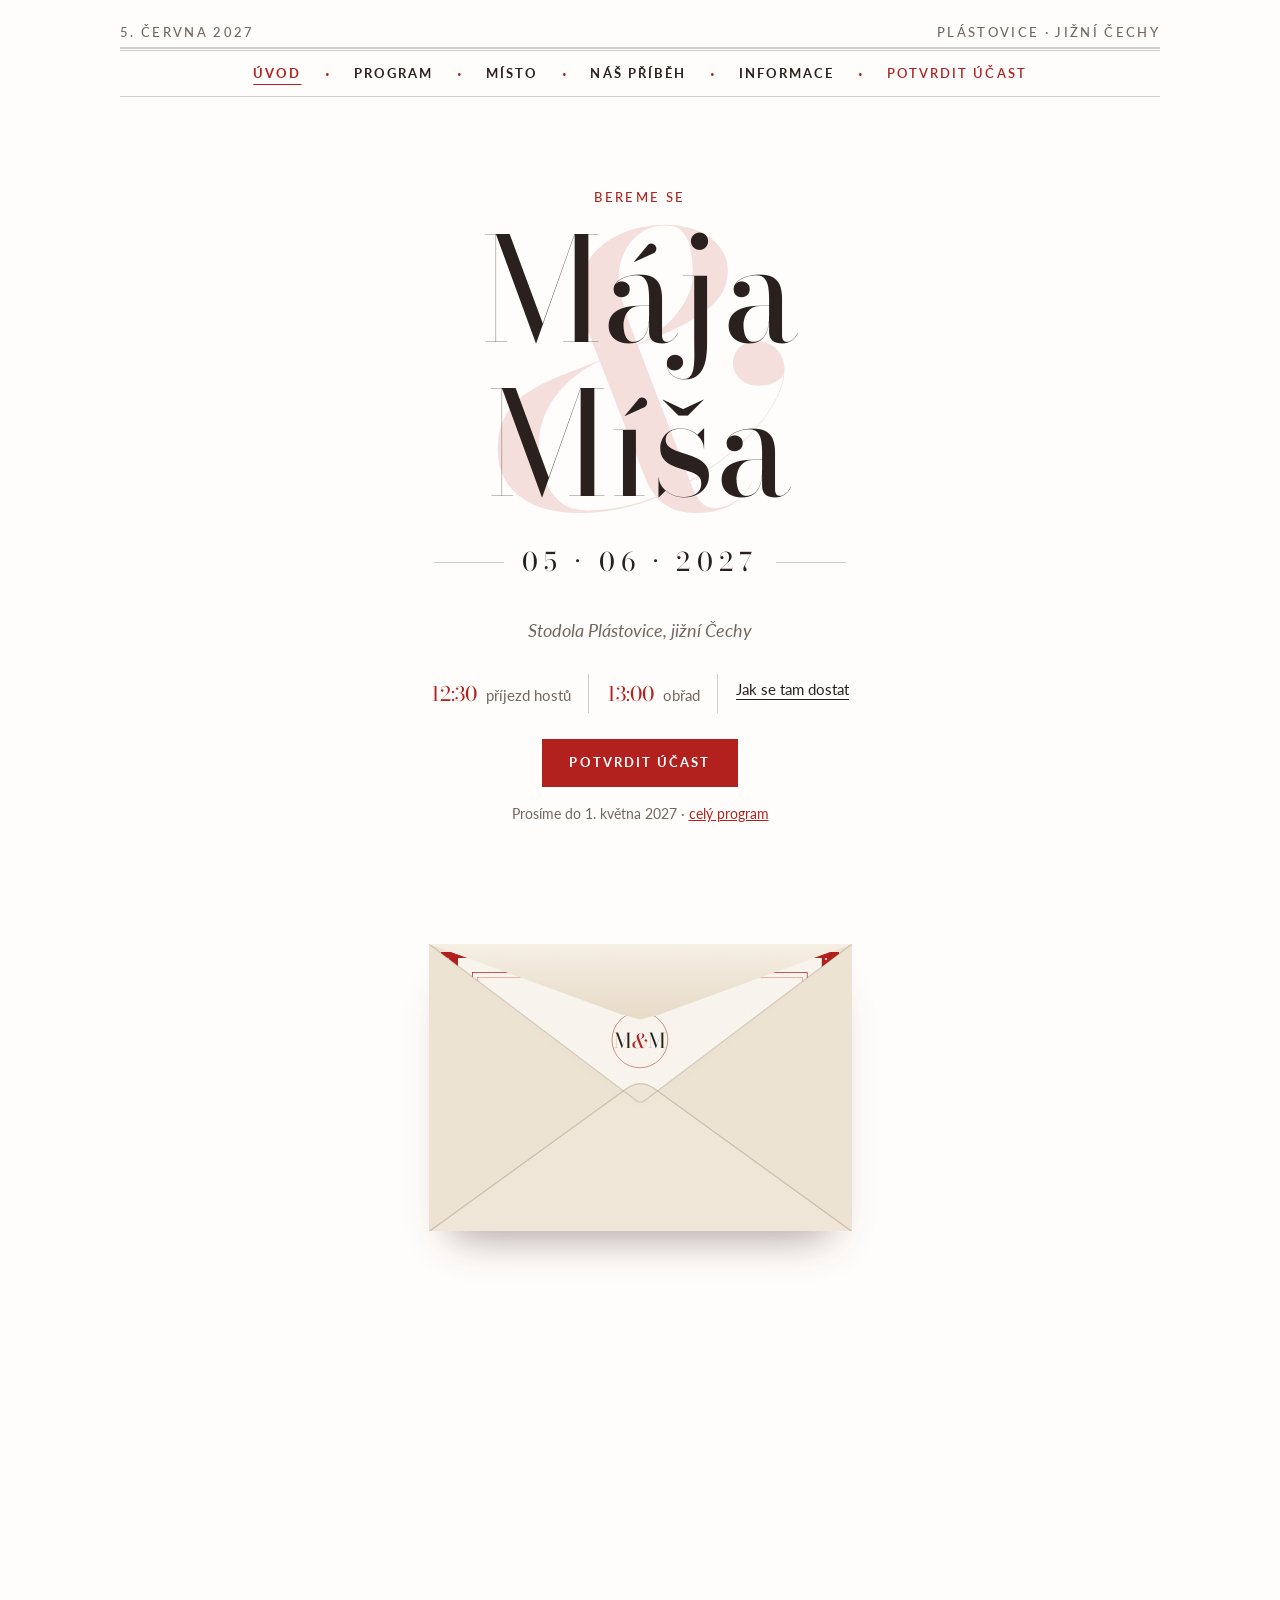
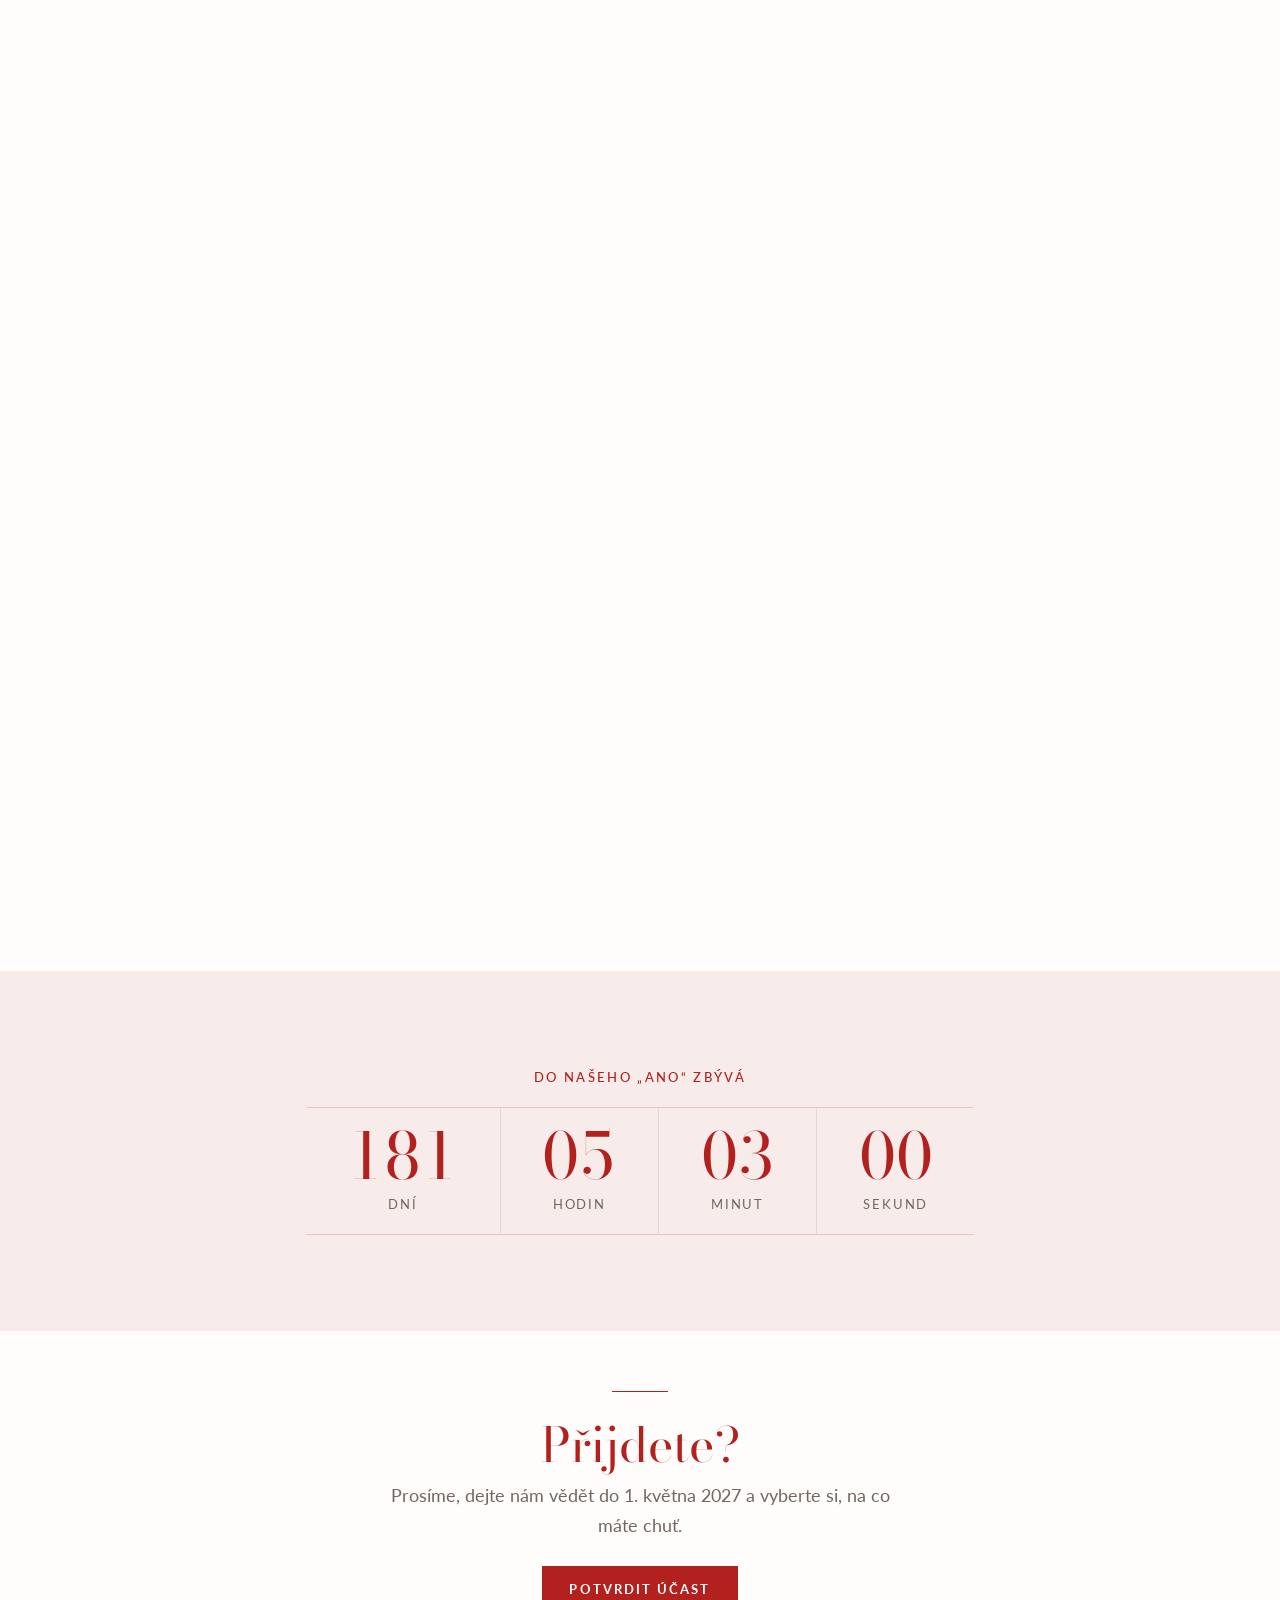
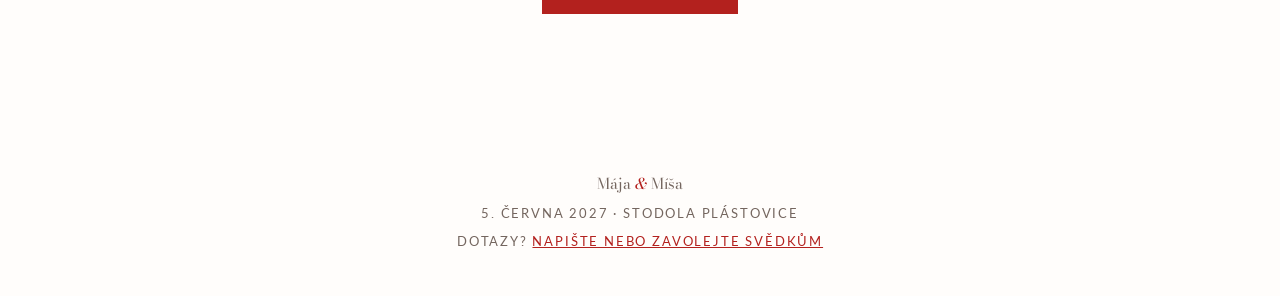
==== commit 964871e0: "UX: homepage quick facts + RSVP, share preview, noindex, shorter mobile envelope and story, tap-to-c" ====
--- a/index.html
+++ b/index.html
@@ -5,6 +5,18 @@
   <meta name="viewport" content="width=device-width, initial-scale=1">
   <title>Mája &amp; Míša · 5. 6. 2027</title>
   <meta name="description" content="Svatba Máji a Míši – 5. června 2027, Stodola Plástovice.">
+  <!-- not listed in search engines: the site is only for invited guests -->
+  <meta name="robots" content="noindex, nofollow">
+  <!-- link preview (WhatsApp, Messenger, …) -->
+  <meta property="og:type" content="website">
+  <meta property="og:title" content="Mája &amp; Míša · 5. 6. 2027">
+  <meta property="og:description" content="Svatba Máji a Míši – 5. června 2027, Stodola Plástovice.">
+  <meta property="og:url" content="https://klarafoundbug.github.io/maja-svatba/">
+  <meta property="og:image" content="https://klarafoundbug.github.io/maja-svatba/img/og.jpg">
+  <meta property="og:image:width" content="1200">
+  <meta property="og:image:height" content="630">
+  <meta property="og:locale" content="cs_CZ">
+  <meta name="twitter:card" content="summary_large_image">
   <link rel="icon" href="img/favicon.svg?v=cat1" type="image/svg+xml">
   <link rel="preconnect" href="https://fonts.googleapis.com">
   <link rel="preconnect" href="https://fonts.gstatic.com" crossorigin>
@@ -25,6 +37,15 @@
       <h1 class="intro__names"><span class="intro__name">Mája</span> <span class="amp" aria-hidden="true">&amp;</span><span class="visually-hidden">a</span> <span class="intro__name">Míša</span></h1>
       <p class="intro__date">05 · 06 · 2027</p>
       <p class="intro__place">Stodola Plástovice, jižní Čechy</p>
+      <div class="quick">
+        <ul class="quick__facts">
+          <li><strong>12:30</strong> příjezd hostů</li>
+          <li><strong>13:00</strong> obřad</li>
+          <li><a href="misto.html">Jak se tam dostat</a></li>
+        </ul>
+        <a class="btn" data-rsvp href="#" target="_blank" rel="noopener">Potvrdit účast</a>
+        <p class="quick__note">Prosíme do 1. května 2027 · <a href="program.html">celý program</a></p>
+      </div>
     </section>
 
     <!-- Obálka s pozvánkou – otevře se při scrollování -->
--- a/css/style.css
+++ b/css/style.css
@@ -403,3 +403,60 @@
 .note::after { content: ""; display: block; width: 40px; height: 1px; background: var(--rule); margin: 1.4rem auto 0; }
 @media (max-width: 760px) { .notes { grid-template-columns: 1fr 1fr; } }
 @media (max-width: 480px) { .notes { grid-template-columns: 1fr; } }
+
+/* ---------- homepage quick facts ---------- */
+.quick { margin-top: 1.8rem; }
+.quick__facts {
+  list-style: none; padding: 0; margin: 0 auto 1.6rem; display: flex; justify-content: center; flex-wrap: wrap;
+  font-size: 15px; color: var(--muted);
+}
+.quick__facts li { padding: .2rem 1.1rem; }
+.quick__facts li + li { border-left: 1px solid var(--rule); }
+.quick__facts strong { font-family: var(--display); font-weight: 400; font-size: 1.25rem; color: var(--red); margin-right: .3rem; }
+.quick__facts a { color: var(--ink); text-underline-offset: 4px; }
+.quick__note { font-size: 14px; color: var(--muted); margin: .9rem 0 0; }
+.quick__note a { color: var(--red); }
+@media (max-width: 480px) {
+  .quick__facts li { padding: .2rem .7rem; }
+  .quick__facts li:last-child { flex-basis: 100%; border-left: 0; margin-top: .3rem; }
+}
+
+/* ---------- tap-to-call contacts ---------- */
+.call { display: grid; gap: .6rem; max-width: 280px; margin: 1rem auto 0; }
+.call__btn {
+  display: block; text-decoration: none; border: 1px solid var(--red); color: var(--red) !important;
+  padding: .7rem 1rem; font-size: 16px; font-weight: 700; letter-spacing: .02em; transition: background .25s, color .25s;
+}
+.call__btn span { display: block; font-size: 13px; font-weight: 400; letter-spacing: .12em; text-transform: uppercase; color: var(--muted); margin-bottom: .15rem; }
+.call__btn:hover, .call__btn:focus-visible { background: var(--red); color: #fff !important; }
+.call__btn:hover span, .call__btn:focus-visible span { color: rgba(255, 255, 255, .85); }
+
+/* ---------- program: ride home ---------- */
+.ride { margin: clamp(36px, 5vw, 56px) auto 0; padding: 1.6rem 1.4rem; border: 1px solid var(--rule); max-width: 460px; text-align: center; }
+.ride p { margin: .2rem 0; }
+.ride p + p { font-size: 15px; color: var(--muted); }
+.ride strong { font-family: var(--display); font-weight: 400; font-size: 1.2rem; color: var(--red); }
+
+/* ---------- footer: RSVP + contact ---------- */
+.footer .btn { margin: 1.4rem 0 1rem; }
+.footer__contact { font-size: 15px; }
+.footer__contact a { color: var(--red); }
+
+/* ---------- phones: shorter envelope scroll ---------- */
+@media (max-width: 760px) {
+  .envelope-stage { height: 150vh; }
+}
+
+/* ---------- phones: shorter story ---------- */
+.read-more { display: none; }
+@media (max-width: 760px) {
+  .chapter__media { max-width: 280px; }
+  .photo--land img { aspect-ratio: 4 / 3; }
+  .chapter__text:not(.is-open) p:not(:first-of-type) { display: none; }
+  .read-more {
+    display: inline-block; background: none; border: 0; padding: .3rem 0; cursor: pointer;
+    font: 700 13px/1 var(--sans); letter-spacing: .16em; text-transform: uppercase; color: var(--red);
+    border-bottom: 1px solid currentColor;
+  }
+  .chapter__text.is-open .read-more { display: none; }
+}
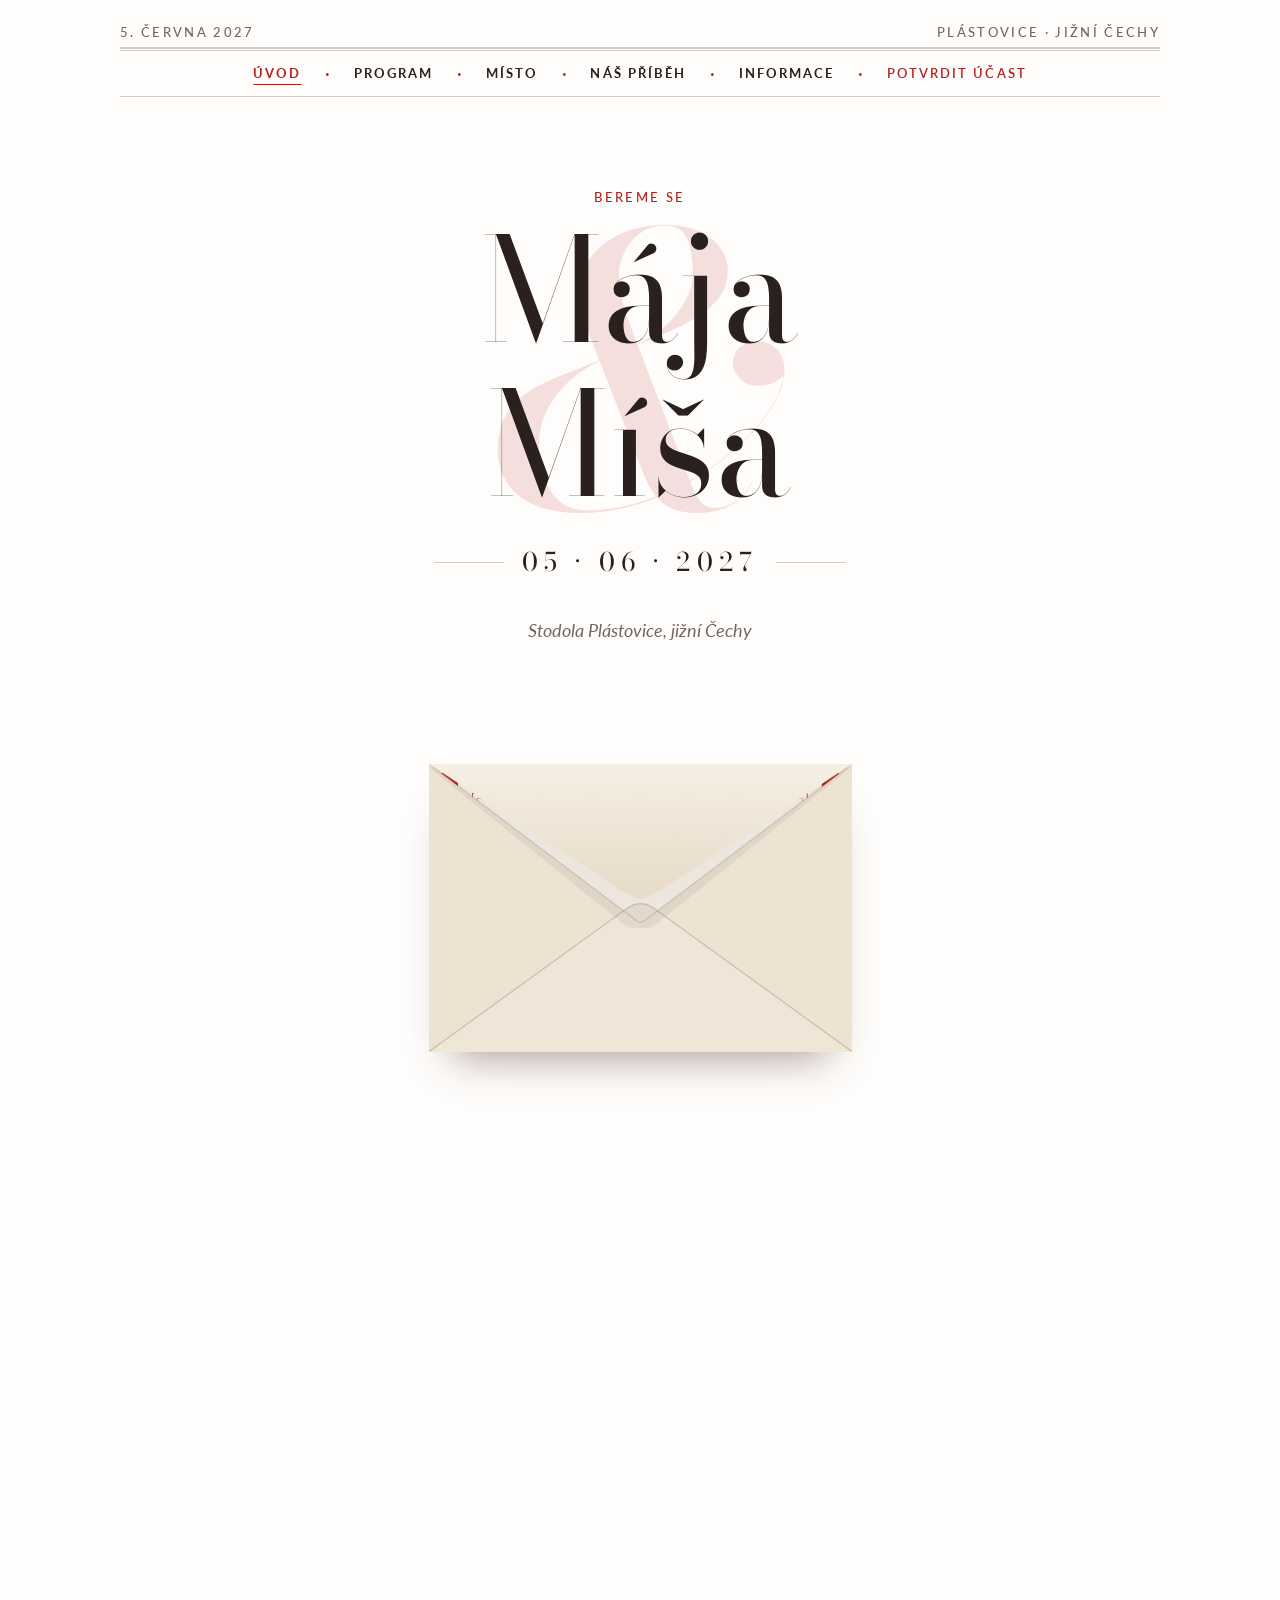
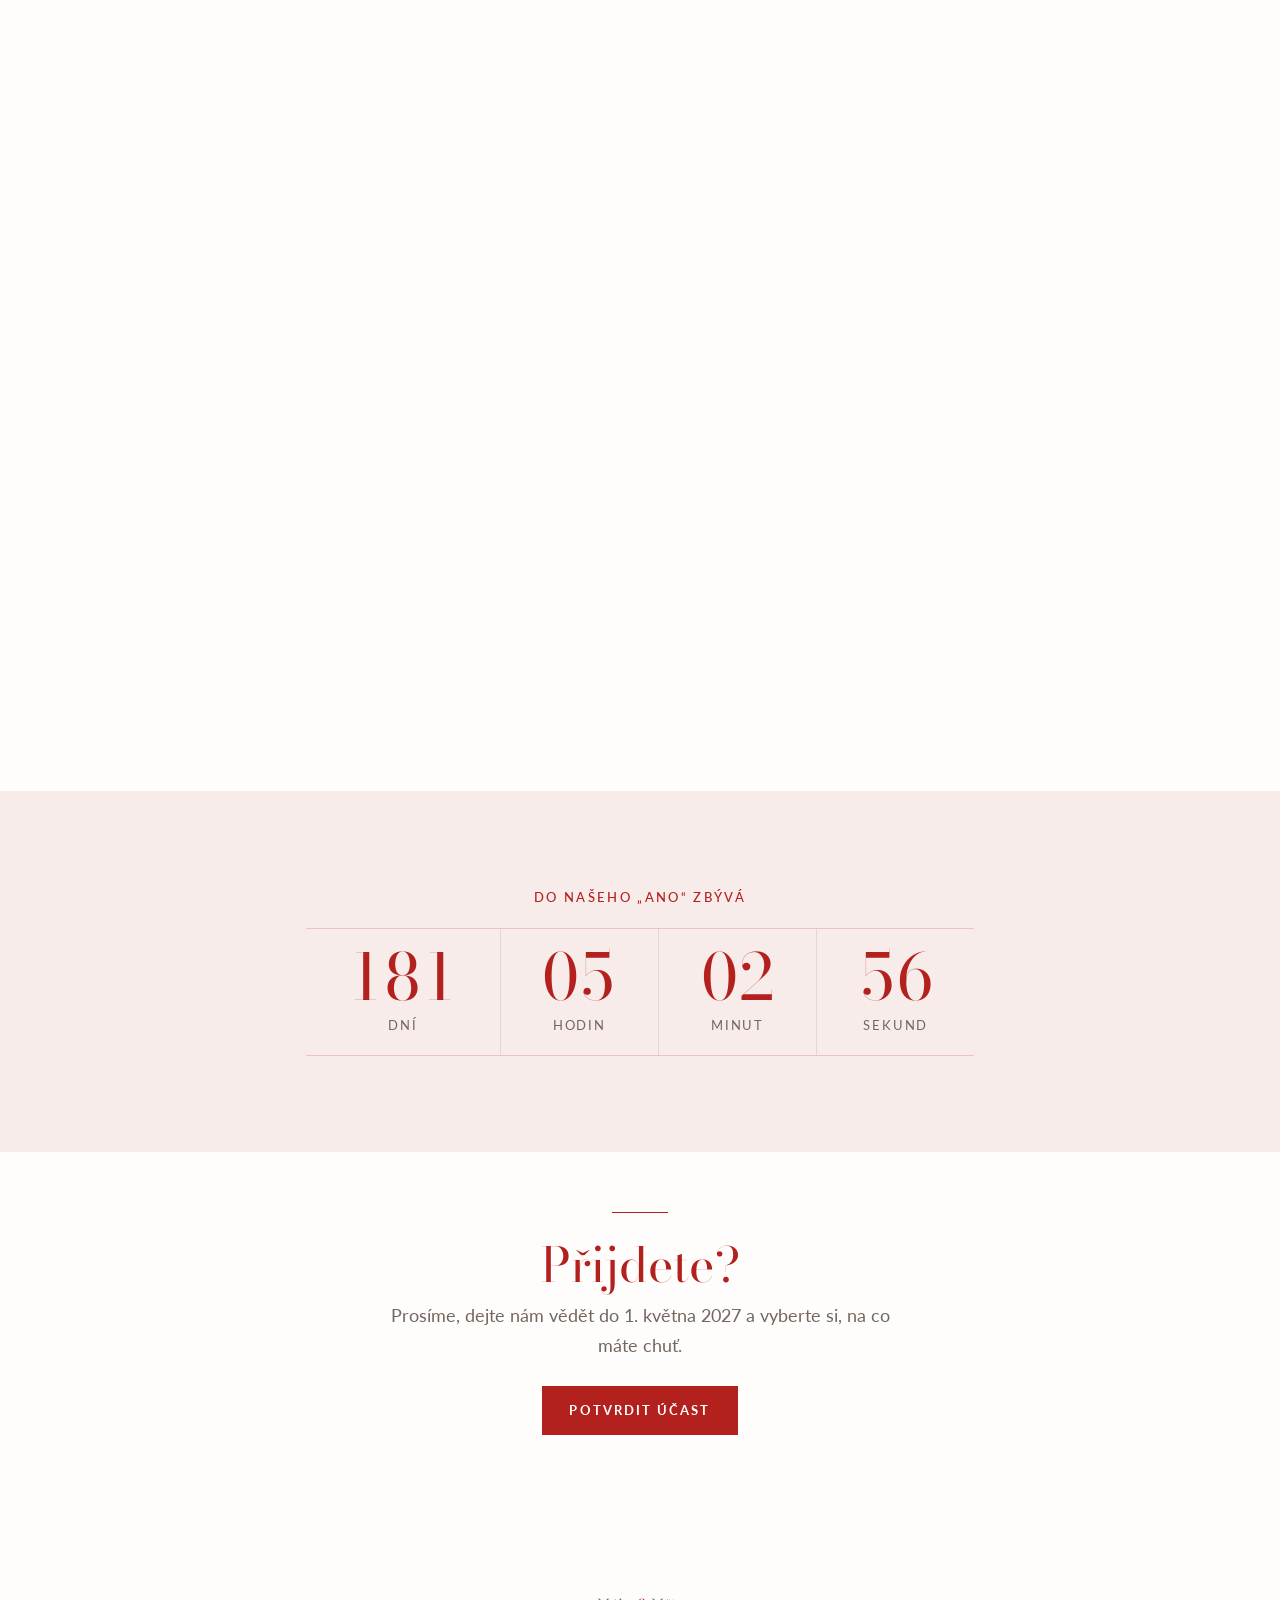
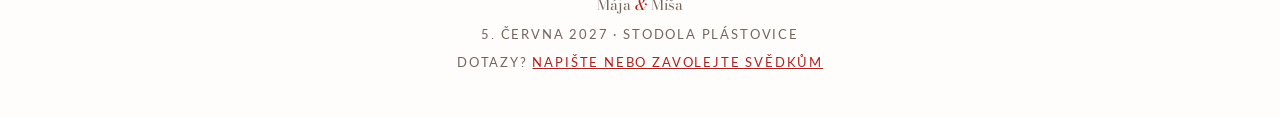
==== commit 3772c608: "Revert homepage quick facts block Co-Authored-By: Claude Opus 5.5 <noreply@anthropic.com>" ====
--- a/index.html
+++ b/index.html
@@ -37,15 +37,6 @@
       <h1 class="intro__names"><span class="intro__name">Mája</span> <span class="amp" aria-hidden="true">&amp;</span><span class="visually-hidden">a</span> <span class="intro__name">Míša</span></h1>
       <p class="intro__date">05 · 06 · 2027</p>
       <p class="intro__place">Stodola Plástovice, jižní Čechy</p>
-      <div class="quick">
-        <ul class="quick__facts">
-          <li><strong>12:30</strong> příjezd hostů</li>
-          <li><strong>13:00</strong> obřad</li>
-          <li><a href="misto.html">Jak se tam dostat</a></li>
-        </ul>
-        <a class="btn" data-rsvp href="#" target="_blank" rel="noopener">Potvrdit účast</a>
-        <p class="quick__note">Prosíme do 1. května 2027 · <a href="program.html">celý program</a></p>
-      </div>
     </section>
 
     <!-- Obálka s pozvánkou – otevře se při scrollování -->
--- a/css/style.css
+++ b/css/style.css
@@ -404,23 +404,6 @@
 @media (max-width: 760px) { .notes { grid-template-columns: 1fr 1fr; } }
 @media (max-width: 480px) { .notes { grid-template-columns: 1fr; } }
 
-/* ---------- homepage quick facts ---------- */
-.quick { margin-top: 1.8rem; }
-.quick__facts {
-  list-style: none; padding: 0; margin: 0 auto 1.6rem; display: flex; justify-content: center; flex-wrap: wrap;
-  font-size: 15px; color: var(--muted);
-}
-.quick__facts li { padding: .2rem 1.1rem; }
-.quick__facts li + li { border-left: 1px solid var(--rule); }
-.quick__facts strong { font-family: var(--display); font-weight: 400; font-size: 1.25rem; color: var(--red); margin-right: .3rem; }
-.quick__facts a { color: var(--ink); text-underline-offset: 4px; }
-.quick__note { font-size: 14px; color: var(--muted); margin: .9rem 0 0; }
-.quick__note a { color: var(--red); }
-@media (max-width: 480px) {
-  .quick__facts li { padding: .2rem .7rem; }
-  .quick__facts li:last-child { flex-basis: 100%; border-left: 0; margin-top: .3rem; }
-}
-
 /* ---------- tap-to-call contacts ---------- */
 .call { display: grid; gap: .6rem; max-width: 280px; margin: 1rem auto 0; }
 .call__btn {
